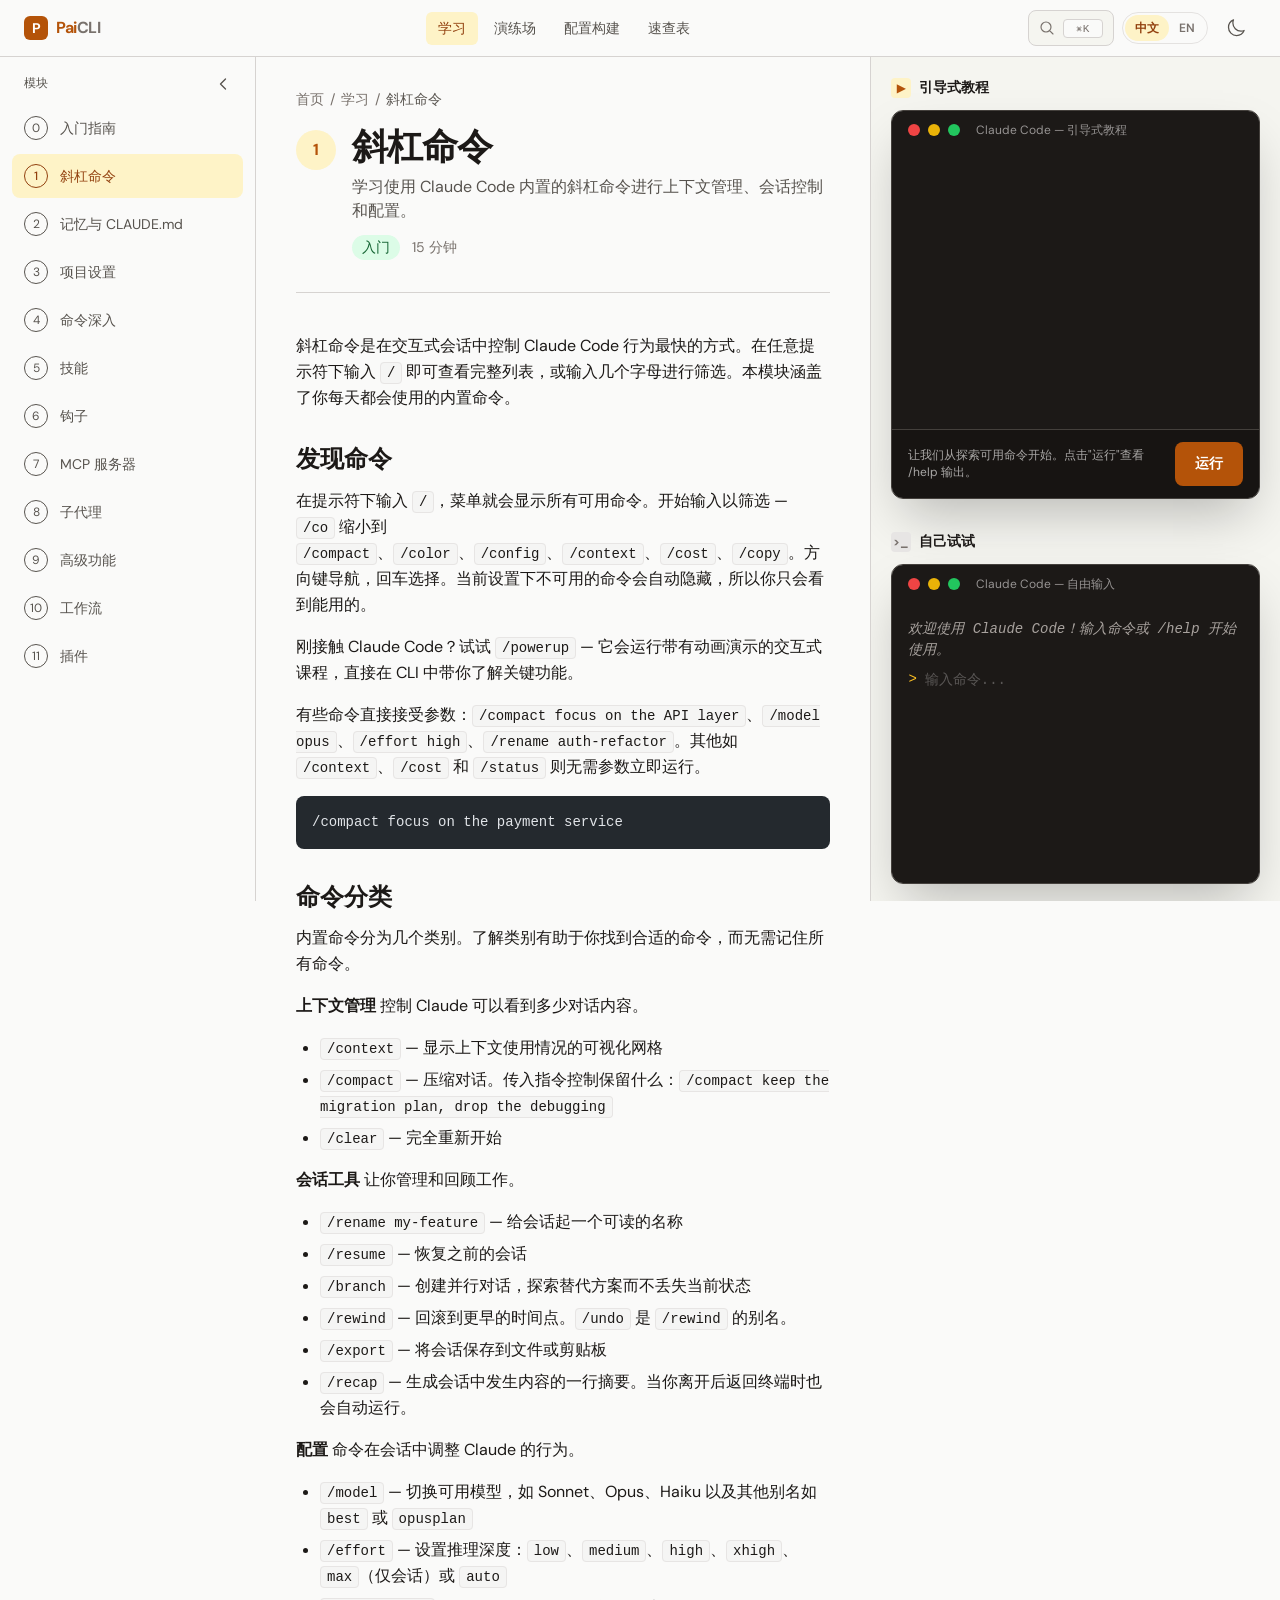
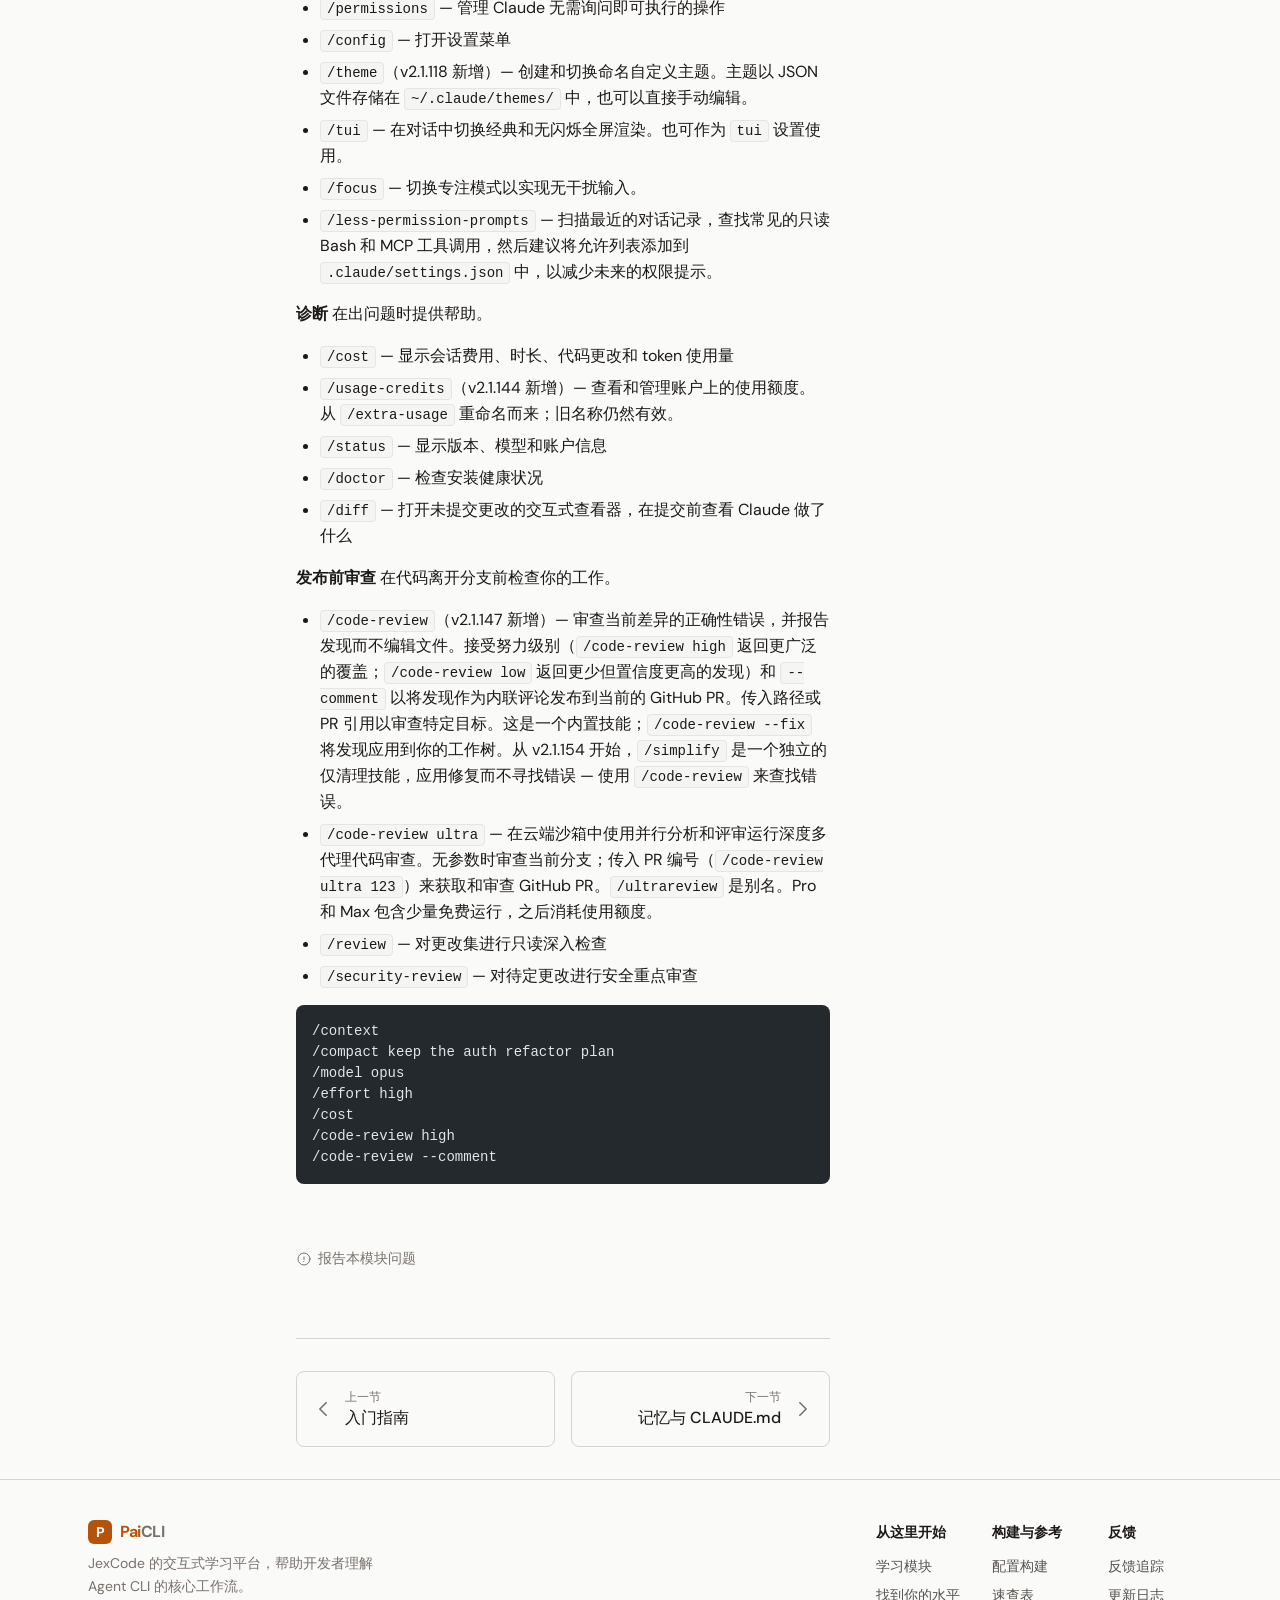
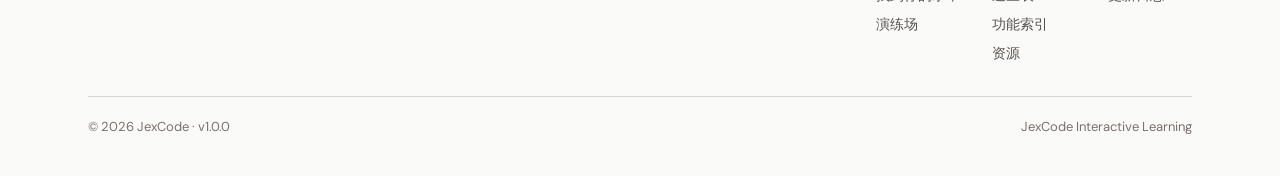
==== demo-deepseek/index.html @ 9056b37e "[feature] 初始化 JexCode Agent CLI [what] 完成 JexCode 项目品牌、包结构、运行配置与文档体系迁移 [why] 统一项目身份和对外使用入口，形成可独立维护发布" ====
<!DOCTYPE html>
<html lang="zh-CN" dir="ltr">
<head>
<meta charset="utf-8">
<meta name="viewport" content="width=device-width, initial-scale=1">
<meta name="description" content="学习使用 Claude Code 内置的斜杠命令进行上下文管理、会话控制和配置。">
<title>斜杠命令 — JexCode 学习中心</title>

<!-- Fonts -->
<link rel="preconnect" href="https://fonts.googleapis.com">
<link rel="preconnect" href="https://fonts.gstatic.com" crossorigin>
<link href="https://fonts.googleapis.com/css2?family=DM+Sans:wght@400;500;600;700&family=Source+Serif+4:ital,opsz,wght@0,8..60,400;0,8..60,500;0,8..60,600;1,8..60,400&display=swap" rel="stylesheet">
<style>
@font-face {
  font-family: 'JetBrains Mono';
  src: url('https://claude.nagdy.me/fonts/JetBrainsMono-Regular.woff2') format('woff2');
  font-display: swap;
}

/* ===== CSS Variables (Light) ===== */
:root {
  --font-sans: "DM Sans", ui-sans-serif, system-ui, -apple-system, sans-serif;
  --font-serif: "Source Serif 4", Georgia, "Times New Roman", serif;
  --font-mono: "JetBrains Mono", ui-monospace, "Cascadia Code", "Fira Code", monospace;

  --color-brand: #b45309;
  --color-brand-hover: #92400e;
  --color-brand-light: #fbbf24;
  --color-brand-light-hover: #fcd34d;
  --color-brand-subtle: #fef3c7;
  --color-brand-subtle-dark: #451a03;

  --color-surface: #fafaf9;
  --color-surface-dark: #1c1917;
  --color-surface-elevated: #f5f5f0;
  --color-surface-elevated-dark: #292524;
  --color-surface-muted: #e7e5e4;
  --color-surface-muted-dark: #44403c;

  --color-terminal-bg: #1c1917;
  --color-terminal-text: #e7e5e4;
  --color-terminal-cursor: #fbbf24;
  --color-terminal-selection: #44403c;

  --color-success: #22c55e;
  --color-warning: #eab308;
  --color-error: #ef4444;

  --color-text-primary: #1c1917;
  --color-text-primary-dark: #fafaf9;
  --color-text-secondary: #57534e;
  --color-text-secondary-dark: #d6d3d1;
  --color-text-muted: #78716c;
  --color-text-muted-dark: #a8a29e;

  --color-border: #d6d3d1;
  --color-border-dark: #44403c;

  --color-green-100: #dcfce7;
  --color-green-800: #166534;
  --color-green-900: #14532d;
  --color-stone-100: #f5f5f4;
  --color-stone-200: #e7e5e4;
  --color-stone-300: #d6d3d1;
  --color-stone-400: #a8a29e;
  --color-stone-500: #78716c;
  --color-stone-600: #57534e;
  --color-stone-700: #44403c;
  --color-stone-800: #292524;
  --color-stone-900: #1c1917;
  --color-stone-950: #0c0a09;
  --color-white: #ffffff;
  --color-black: #000000;

  --spacing: 0.25rem;
  --radius-sm: 0.25rem;
  --radius-md: 0.375rem;
  --radius-lg: 0.5rem;
  --radius-xl: 0.75rem;
  --radius-2xl: 1rem;
}

/* ===== Dark Mode ===== */
html.dark {
  --color-surface: #1c1917;
  --color-surface-elevated: #292524;
  --color-surface-muted: #44403c;
  --color-text-primary: #fafaf9;
  --color-text-secondary: #d6d3d1;
  --color-text-muted: #a8a29e;
  --color-border: #44403c;
  --color-brand-subtle: #451a03;
  --color-white: #292524;
  --color-stone-100: #292524;
  --color-stone-200: #44403c;
  --color-stone-800: #1c1917;
  --color-stone-900: #0c0a09;
  --color-green-100: #14532d;
  --color-green-800: #4ade80;
}

/* ===== Base ===== */
*, *::before, *::after {
  box-sizing: border-box;
  margin: 0;
  padding: 0;
}

html {
  -webkit-text-size-adjust: 100%;
  line-height: 1.5;
  font-family: var(--font-sans);
}

body {
  min-height: 100vh;
  display: flex;
  flex-direction: column;
  background: var(--color-surface);
  color: var(--color-text-primary);
}

a { color: inherit; text-decoration: inherit; }
img, svg { vertical-align: middle; display: block; }

/* ===== Skip Link ===== */
.skip-link {
  position: absolute;
  left: -9999px;
  z-index: 999;
  padding: 8px 16px;
  background: var(--color-brand);
  color: white;
  font-size: 14px;
  border-radius: 0 0 var(--radius-md) 0;
}
.skip-link:focus { left: 0; }

/* ===== Header ===== */
.header {
  position: sticky;
  top: 0;
  z-index: 40;
  border-bottom: 1px solid var(--color-border);
  background: var(--color-surface);
  backdrop-filter: blur(8px);
}
html.dark .header {
  border-color: var(--color-border-dark);
  background: var(--color-surface-dark);
}
.header-inner {
  max-width: 90rem;
  margin: 0 auto;
  height: 3.5rem;
  display: flex;
  align-items: center;
  justify-content: space-between;
  padding: 0 1rem;
}
@media (min-width: 64rem) {
  .header-inner { padding: 0 1.5rem; }
}
.logo {
  display: flex;
  align-items: center;
  gap: 0.5rem;
  font-size: 1rem;
  font-weight: 700;
  letter-spacing: -0.025em;
  color: var(--color-text-primary);
}
.logo-icon {
  width: 24px;
  height: 24px;
  flex-shrink: 0;
  display: flex;
  align-items: center;
  justify-content: center;
  border-radius: 6px;
  background: var(--color-brand);
  color: white;
  font-size: 14px;
  font-weight: 700;
}
.logo-brand { color: var(--color-brand); }
html.dark .logo-brand { color: var(--color-brand-light); }
.logo-muted { color: var(--color-text-muted); }

/* Desktop nav */
.desktop-nav { display: none; }
@media (min-width: 64rem) {
  .desktop-nav { display: flex; align-items: center; gap: 0.25rem; }
}
.nav-link {
  border-radius: var(--radius-md);
  padding: 0.375rem 0.75rem;
  font-size: 0.875rem;
  font-weight: 500;
  transition: color 0.15s, background 0.15s;
  color: var(--color-text-secondary);
}
.nav-link:hover { color: var(--color-text-primary); }
.nav-link.active {
  background: var(--color-brand-subtle);
  color: var(--color-brand-hover);
}
html.dark .nav-link.active {
  background: var(--color-brand-subtle-dark);
  color: var(--color-brand-light);
}

/* Header right */
.header-right {
  display: flex;
  align-items: center;
  gap: 0.5rem;
}

.search-pill {
  display: none;
  height: 2.25rem;
  align-items: center;
  gap: 0.5rem;
  border-radius: var(--radius-lg);
  border: 1px solid var(--color-border);
  background: var(--color-surface-elevated);
  padding: 0 0.625rem;
  color: var(--color-text-muted);
  cursor: pointer;
  transition: border-color 0.15s, color 0.15s;
}
.search-pill:hover {
  border-color: rgba(180, 83, 9, 0.4);
  color: var(--color-text-secondary);
}
@media (min-width: 64rem) {
  .search-pill { display: inline-flex; }
}
.search-pill svg { width: 16px; height: 16px; }
.search-shortcut {
  display: inline-block;
  min-width: 2.5rem;
  border-radius: 4px;
  border: 1px solid var(--color-border);
  background: var(--color-surface);
  padding: 0.125rem 0.375rem;
  font-family: var(--font-mono);
  font-size: 11px;
  text-transform: uppercase;
  letter-spacing: 0.05em;
  text-align: center;
  color: var(--color-text-muted);
}
html.dark .search-shortcut {
  border-color: var(--color-border-dark);
  background: var(--color-surface-dark);
}

/* Icon button */
.icon-btn {
  display: flex;
  width: 2.5rem;
  height: 2.5rem;
  align-items: center;
  justify-content: center;
  border-radius: var(--radius-lg);
  color: var(--color-text-secondary);
  cursor: pointer;
  background: none;
  border: none;
  transition: background 0.15s, color 0.15s;
}
.icon-btn:hover {
  background: var(--color-surface-muted);
  color: var(--color-text-primary);
}
html.dark .icon-btn:hover {
  background: var(--color-surface-muted-dark);
}

/* Language switcher */
.lang-switcher {
  display: flex;
  align-items: center;
  border-radius: 999px;
  border: 1px solid rgba(214, 211, 209, 0.6);
  padding: 0.125rem;
}
html.dark .lang-switcher {
  border-color: rgba(68, 64, 60, 0.6);
}
.lang-link {
  border-radius: 999px;
  padding: 0.25rem 0.625rem;
  font-size: 0.75rem;
  font-weight: 600;
  transition: background 0.15s, color 0.15s;
  color: var(--color-text-muted);
  text-decoration: none;
}
.lang-link:hover { color: var(--color-text-primary); }
.lang-link.active {
  background: var(--color-brand-subtle);
  color: var(--color-brand-hover);
}
html.dark .lang-link.active {
  background: var(--color-brand-subtle-dark);
  color: var(--color-brand-light);
}

/* ===== Layout Grid ===== */
.layout-grid {
  flex: 1;
}
@media (min-width: 64rem) {
  .layout-grid {
    display: grid;
    grid-template-columns: 16rem 1fr;
  }
  .layout-grid.has-sidebar-right {
    grid-template-columns: 16rem 1fr;
  }
  .layout-grid .main-with-aside {
    display: grid;
    grid-template-columns: 3fr 2fr;
  }
}

/* ===== Sidebar ===== */
.desktop-sidebar {
  display: none;
}
@media (min-width: 64rem) {
  .desktop-sidebar {
    display: block;
    position: sticky;
    top: 3.5rem;
    height: calc(100vh - 3.5rem);
    overflow-y: auto;
    border-right: 1px solid var(--color-border);
  }
  html.dark .desktop-sidebar {
    border-color: var(--color-border-dark);
  }
}
.sidebar-inner {
  padding: 0.75rem;
}

/* Sidebar nav */
.sidebar-toggle {
  display: flex;
  width: 100%;
  align-items: center;
  justify-content: space-between;
  border-radius: var(--radius-lg);
  padding: 0.375rem 0.75rem;
  font-size: 0.75rem;
  font-weight: 500;
  color: var(--color-text-secondary);
  cursor: pointer;
  background: none;
  border: none;
  transition: background 0.15s, color 0.15s;
  margin-bottom: 0.5rem;
}
.sidebar-toggle:hover {
  background: var(--color-surface-muted);
  color: var(--color-text-primary);
}
html.dark .sidebar-toggle:hover {
  background: var(--color-surface-muted-dark);
}
.sidebar-chevron {
  width: 1rem;
  height: 1rem;
  transition: transform 0.15s;
}

.sidebar-nav-list {
  list-style: none;
  display: flex;
  flex-direction: column;
  gap: 0.25rem;
}
.sidebar-nav-link {
  display: flex;
  min-height: 44px;
  align-items: center;
  gap: 0.75rem;
  border-radius: var(--radius-lg);
  padding: 0.5rem 0.75rem;
  font-size: 0.875rem;
  color: var(--color-text-secondary);
  text-decoration: none;
  transition: background 0.15s, color 0.15s;
}
.sidebar-nav-link:hover {
  background: var(--color-surface-muted);
  color: var(--color-text-primary);
}
html.dark .sidebar-nav-link:hover {
  background: var(--color-surface-muted-dark);
}
.sidebar-nav-link.active {
  background: var(--color-brand-subtle);
  color: var(--color-brand-hover);
  font-weight: 500;
}
html.dark .sidebar-nav-link.active {
  background: var(--color-brand-subtle-dark);
  color: var(--color-brand-light);
}
.sidebar-number {
  display: flex;
  width: 1.5rem;
  height: 1.5rem;
  flex-shrink: 0;
  align-items: center;
  justify-content: center;
  border-radius: 50%;
  border: 1px solid currentColor;
  font-size: 0.75rem;
}
.sidebar-title {
  min-width: 0;
  overflow: hidden;
  text-overflow: ellipsis;
  white-space: nowrap;
}

/* ===== Main Content ===== */
.main-content {
  min-width: 0;
}
.main-inner {
  display: grid;
}
@media (min-width: 64rem) {
  .main-inner {
    grid-template-columns: 3fr 2fr;
  }
}

/* Prose column */
.prose-column {
  min-width: 0;
  padding: 1.5rem 1rem;
}
@media (min-width: 64rem) {
  .prose-column {
    padding: 2rem 2.5rem;
  }
}

/* Module header */
.module-header {
  margin-bottom: 2.5rem;
  border-bottom: 1px solid var(--color-border);
  padding-bottom: 2rem;
}
html.dark .module-header {
  border-color: var(--color-border-dark);
}
.breadcrumb {
  display: flex;
  align-items: center;
  gap: 0.375rem;
  margin-bottom: 1rem;
  font-size: 0.875rem;
  color: var(--color-text-muted);
}
.breadcrumb a { transition: color 0.15s; }
.breadcrumb a:hover { color: var(--color-brand-hover); }
html.dark .breadcrumb a:hover { color: var(--color-brand-light); }
.breadcrumb-current { color: var(--color-text-secondary); }

.module-title-row {
  display: flex;
  align-items: flex-start;
  gap: 1rem;
}
.module-number {
  margin-top: 0.25rem;
  display: flex;
  width: 2.5rem;
  height: 2.5rem;
  flex-shrink: 0;
  align-items: center;
  justify-content: center;
  border-radius: 50%;
  background: var(--color-brand-subtle);
  font-size: 1rem;
  font-weight: 700;
  color: var(--color-brand);
}
html.dark .module-number {
  background: var(--color-brand-subtle-dark);
  color: var(--color-brand-light);
}
.module-title {
  font-family: var(--font-serif);
  font-size: 1.875rem;
  font-weight: 700;
  letter-spacing: -0.025em;
  line-height: 1.15;
  color: var(--color-text-primary);
}
@media (min-width: 64rem) {
  .module-title { font-size: 2.25rem; }
}
.module-desc {
  margin-top: 0.5rem;
  max-width: 32rem;
  color: var(--color-text-secondary);
}
.module-meta {
  margin-top: 0.75rem;
  display: flex;
  flex-wrap: wrap;
  align-items: center;
  gap: 0.75rem;
  font-size: 0.875rem;
}
.badge {
  display: inline-block;
  border-radius: 999px;
  padding: 0.125rem 0.625rem;
  font-weight: 500;
  background: var(--color-green-100);
  color: var(--color-green-800);
}
.module-time {
  color: var(--color-text-muted);
}

/* ===== Prose ===== */
.prose {
  max-width: none;
  font-size: 1rem;
  line-height: 1.625;
  color: var(--color-text-primary);
}
.prose h2 {
  font-family: var(--font-serif);
  font-size: 1.5rem;
  font-weight: 600;
  line-height: 1.35;
  margin-top: 2rem;
  margin-bottom: 0.75rem;
  color: var(--color-text-primary);
}
.prose p {
  margin-bottom: 1rem;
}
.prose code {
  font-family: var(--font-mono);
  font-size: 0.875em;
  background: var(--color-stone-100);
  padding: 0.125rem 0.375rem;
  border-radius: 4px;
  border: 1px solid var(--color-stone-200);
  color: var(--color-text-primary);
}
html.dark .prose code {
  background: var(--color-stone-800);
  border-color: var(--color-stone-700);
}
.prose strong {
  font-weight: 600;
  color: var(--color-text-primary);
}
.prose ul {
  list-style: disc;
  padding-left: 1.5rem;
  margin-bottom: 1rem;
}
.prose li {
  margin-bottom: 0.375rem;
}
.prose a {
  color: var(--color-brand);
  text-decoration: underline;
  text-underline-offset: 2px;
  transition: color 0.15s;
}
.prose a:hover {
  color: var(--color-brand-hover);
}
html.dark .prose a {
  color: var(--color-brand-light);
}
html.dark .prose a:hover {
  color: var(--color-brand-light-hover);
}

/* Code block */
.code-block {
  overflow-x: auto;
  border-radius: var(--radius-lg);
  background: #24292e;
  color: #e1e4e8;
  margin-bottom: 1rem;
}
.code-block pre {
  padding: 1rem;
  font-family: var(--font-mono);
  font-size: 0.875rem;
  line-height: 1.5;
  overflow-x: auto;
}
.code-block code {
  background: none !important;
  border: none !important;
  padding: 0 !important;
  font-size: inherit !important;
  color: inherit !important;
}

/* ===== Right Panel (Sticky) ===== */
.right-panel {
  display: none;
}
@media (min-width: 64rem) {
  .right-panel {
    display: block;
    position: sticky;
    top: 3.5rem;
    height: calc(100vh - 3.5rem);
    overflow-y: auto;
    border-left: 1px solid var(--color-border);
    background: var(--color-surface-elevated);
  }
  html.dark .right-panel {
    border-color: var(--color-border-dark);
    background: var(--color-surface-elevated-dark);
  }
}
.right-panel-inner {
  padding: 1.25rem;
}
.right-panel-section {
  margin-bottom: 2rem;
}
.section-title {
  display: flex;
  align-items: center;
  gap: 0.5rem;
  margin-bottom: 0.75rem;
  font-size: 0.875rem;
  font-weight: 600;
  color: var(--color-text-primary);
}
.section-icon {
  display: flex;
  width: 1.25rem;
  height: 1.25rem;
  align-items: center;
  justify-content: center;
  border-radius: 4px;
  font-size: 0.75rem;
  font-weight: 700;
}
.section-icon.brand {
  background: var(--color-brand-subtle);
  color: var(--color-brand);
}
html.dark .section-icon.brand {
  background: var(--color-brand-subtle-dark);
  color: var(--color-brand-light);
}
.section-icon.muted {
  background: var(--color-surface-muted);
  color: var(--color-text-muted);
}
html.dark .section-icon.muted {
  background: var(--color-surface-muted-dark);
}

/* ===== Terminal Simulator ===== */
.terminal {
  overflow: hidden;
  border-radius: var(--radius-xl);
  border: 1px solid #44403c;
  box-shadow: 0 25px 50px -12px rgba(0,0,0,0.25);
}
.terminal-titlebar {
  display: flex;
  align-items: center;
  gap: 0.5rem;
  background: #1c1917;
  padding: 0.625rem 1rem;
}
.terminal-dot {
  width: 0.75rem;
  height: 0.75rem;
  border-radius: 50%;
}
.terminal-dot.red { background: #ef4444; }
.terminal-dot.yellow { background: #eab308; }
.terminal-dot.green { background: #22c55e; }
.terminal-label {
  margin-left: 0.5rem;
  font-size: 0.75rem;
  color: rgba(231, 229, 228, 0.6);
  font-family: var(--font-sans);
}
.terminal-body {
  background: #1c1917;
  padding: 1rem;
  font-family: var(--font-mono);
  font-size: 0.875rem;
  min-height: 280px;
  max-height: 480px;
  overflow-y: auto;
  color: #e7e5e4;
  line-height: 1.5;
}
.terminal-body .welcome {
  color: #a8a29e;
  font-style: italic;
  margin-bottom: 0.5rem;
}
.terminal-body .prompt-line {
  display: flex;
  align-items: center;
  gap: 0.5rem;
}
.terminal-body .prompt {
  color: var(--color-brand-light);
  flex-shrink: 0;
  user-select: none;
}
.terminal-input {
  flex: 1;
  background: transparent;
  border: none;
  outline: none;
  font-family: var(--font-mono);
  font-size: 1rem;
  color: #e7e5e4;
  caret-color: #fbbf24;
}
@media (min-width: 64rem) {
  .terminal-input { font-size: 0.875rem; }
}
.terminal-input::placeholder {
  color: rgba(231, 229, 228, 0.3);
}
.terminal-footer {
  display: flex;
  align-items: center;
  justify-content: space-between;
  border-top: 1px solid #44403c;
  background: #171412;
  padding: 0.75rem 1rem;
}
.terminal-desc {
  flex: 1;
  font-family: var(--font-sans);
  font-size: 0.75rem;
  color: rgba(231, 229, 228, 0.7);
  line-height: 1.4;
}
.terminal-btn {
  min-height: 44px;
  border-radius: var(--radius-lg);
  background: var(--color-brand);
  padding: 0.5rem 1.25rem;
  font-size: 0.875rem;
  font-weight: 600;
  color: white;
  border: none;
  cursor: pointer;
  white-space: nowrap;
  transition: background 0.15s;
}
.terminal-btn:hover {
  background: var(--color-brand-hover);
}

/* Guided step output */
.terminal-output {
  margin-bottom: 0.5rem;
  white-space: pre-wrap;
  font-family: var(--font-mono);
  font-size: 0.875rem;
  color: #e7e5e4;
  line-height: 1.5;
}

/* ===== Quiz ===== */
.quiz-card {
  border-radius: var(--radius-xl);
  border: 1px solid var(--color-stone-200);
  background: var(--color-white);
  padding: 1.5rem;
}
html.dark .quiz-card {
  border-color: var(--color-stone-700);
  background: rgba(41, 37, 36, 0.5);
}
.quiz-header {
  display: flex;
  align-items: center;
  justify-content: space-between;
  margin-bottom: 1rem;
  font-size: 0.75rem;
  color: var(--color-stone-500);
}
html.dark .quiz-header { color: var(--color-stone-400); }
.quiz-progress {
  height: 0.375rem;
  border-radius: 999px;
  background: var(--color-stone-100);
  margin-bottom: 1.5rem;
  overflow: hidden;
}
html.dark .quiz-progress { background: var(--color-stone-700); }
.quiz-progress-bar {
  height: 100%;
  border-radius: 999px;
  background: var(--color-brand);
  transition: width 0.3s;
}
.quiz-question {
  margin-bottom: 1rem;
  font-size: 1rem;
  font-weight: 500;
  color: var(--color-stone-900);
  line-height: 1.5;
}
html.dark .quiz-question { color: var(--color-stone-100); }
.quiz-options {
  display: flex;
  flex-direction: column;
  gap: 0.5rem;
}
.quiz-option {
  display: flex;
  width: 100%;
  align-items: flex-start;
  gap: 0.75rem;
  border-radius: var(--radius-lg);
  border: 1px solid var(--color-stone-200);
  padding: 0.75rem;
  font-size: 0.875rem;
  text-align: left;
  cursor: pointer;
  transition: border-color 0.15s;
  color: var(--color-stone-800);
  background: transparent;
}
html.dark .quiz-option {
  border-color: var(--color-stone-600);
  color: var(--color-stone-200);
}
.quiz-option:hover {
  border-color: var(--color-brand-light-hover);
}
html.dark .quiz-option:hover {
  border-color: var(--color-brand-hover);
}
.quiz-radio {
  margin-top: 0.125rem;
  display: flex;
  width: 1.25rem;
  height: 1.25rem;
  flex-shrink: 0;
  align-items: center;
  justify-content: center;
  border-radius: 50%;
  border: 2px solid var(--color-stone-300);
}
html.dark .quiz-radio {
  border-color: var(--color-stone-600);
}

/* ===== Templates ===== */
.template-card {
  border-radius: var(--radius-xl);
  border: 1px solid var(--color-border);
  background: var(--color-white);
  padding: 1rem;
  box-shadow: 0 1px 3px rgba(0,0,0,0.05);
  margin-bottom: 1.5rem;
}
html.dark .template-card {
  border-color: var(--color-border-dark);
  background: var(--color-stone-800);
}
.template-header {
  display: flex;
  flex-direction: column;
  gap: 0.5rem;
  margin-bottom: 0.75rem;
}
@media (min-width: 40rem) {
  .template-header {
    flex-direction: row;
    align-items: flex-start;
    justify-content: space-between;
  }
}
.template-name {
  font-size: 1rem;
  font-weight: 600;
  color: var(--color-text-primary);
}
.template-desc {
  margin-top: 0.25rem;
  font-size: 0.875rem;
  color: var(--color-text-secondary);
}
.template-lang {
  display: inline-block;
  border-radius: 4px;
  background: var(--color-stone-100);
  padding: 0.125rem 0.375rem;
  font-family: var(--font-mono);
  font-size: 0.75rem;
  color: var(--color-stone-600);
  white-space: nowrap;
  flex-shrink: 0;
}
html.dark .template-lang {
  background: var(--color-stone-800);
  color: var(--color-stone-300);
}
.template-code-wrap {
  position: relative;
  overflow-x: auto;
  border-radius: var(--radius-lg);
  border: 1px solid var(--color-stone-700);
  background: var(--color-stone-900);
}
.template-code {
  padding: 1rem 2.5rem 1rem 1rem;
  font-family: var(--font-mono);
  font-size: 0.875rem;
  color: var(--color-stone-100);
  line-height: 1.5;
  white-space: pre-wrap;
}
.copy-btn {
  position: absolute;
  top: 0.5rem;
  right: 0.5rem;
  display: inline-flex;
  align-items: center;
  border-radius: var(--radius-md);
  padding: 0.375rem;
  opacity: 0.6;
  cursor: pointer;
  color: var(--color-stone-400);
  background: transparent;
  border: none;
  transition: opacity 0.15s, color 0.15s;
}
.copy-btn:hover {
  opacity: 1;
  color: var(--color-stone-100);
}
.copy-btn svg { width: 1rem; height: 1rem; }
.share-btn {
  display: inline-flex;
  align-items: center;
  gap: 0.25rem;
  margin-top: 0.25rem;
  font-size: 0.875rem;
  color: var(--color-text-muted);
  cursor: pointer;
  background: none;
  border: none;
  transition: color 0.15s;
}
.share-btn:hover { color: var(--color-brand); }
.share-btn svg { width: 0.875rem; height: 0.875rem; }
html.dark .share-btn:hover { color: var(--color-brand-light); }

/* ===== Report Link ===== */
.report-link {
  display: inline-flex;
  align-items: center;
  gap: 0.375rem;
  margin-top: 3rem;
  font-size: 0.875rem;
  color: var(--color-text-muted);
  text-decoration: none;
  transition: color 0.15s;
}
.report-link:hover { color: var(--color-brand); }
.report-link svg { width: 1rem; height: 1rem; }
html.dark .report-link:hover { color: var(--color-brand-light); }

/* ===== Prev/Next Nav ===== */
.module-nav {
  margin-top: 4rem;
  display: grid;
  gap: 1rem;
  border-top: 1px solid var(--color-border);
  padding-top: 2rem;
  grid-template-columns: 1fr 1fr;
}
html.dark .module-nav {
  border-color: var(--color-border-dark);
}
.module-nav-link {
  display: flex;
  align-items: center;
  gap: 0.75rem;
  border-radius: var(--radius-lg);
  border: 1px solid var(--color-border);
  padding: 1rem;
  text-decoration: none;
  transition: border-color 0.15s, background 0.15s;
}
.module-nav-link:hover {
  border-color: var(--color-brand);
  background: rgba(254, 243, 199, 0.3);
}
html.dark .module-nav-link {
  border-color: var(--color-border-dark);
}
html.dark .module-nav-link:hover {
  border-color: var(--color-brand-light);
  background: rgba(69, 26, 3, 0.3);
}
.module-nav-link.next {
  justify-content: flex-end;
  text-align: right;
}
.module-nav-label {
  display: block;
  font-size: 0.75rem;
  color: var(--color-text-muted);
}
.module-nav-text {
  font-weight: 500;
  color: var(--color-text-primary);
  transition: color 0.15s;
}
.module-nav-link:hover .module-nav-text {
  color: var(--color-brand-hover);
}
html.dark .module-nav-link:hover .module-nav-text {
  color: var(--color-brand-light);
}
.module-nav-arrow {
  width: 1.25rem;
  height: 1.25rem;
  flex-shrink: 0;
  color: var(--color-text-muted);
  transition: transform 0.15s;
}
.module-nav-link:hover .module-nav-arrow.prev {
  transform: translateX(-0.125rem);
}
.module-nav-link:hover .module-nav-arrow.next {
  transform: translateX(0.125rem);
}

/* ===== Footer ===== */
.footer {
  border-top: 1px solid var(--color-border);
}
html.dark .footer {
  border-color: var(--color-border-dark);
}
.footer-inner {
  max-width: 72rem;
  margin: 0 auto;
  padding: 2.5rem 1rem;
}
@media (min-width: 64rem) {
  .footer-inner { padding: 2.5rem 1.5rem; }
}
.footer-top {
  display: flex;
  flex-direction: column;
  gap: 2rem;
}
@media (min-width: 64rem) {
  .footer-top {
    flex-direction: row;
    align-items: flex-start;
    justify-content: space-between;
  }
}
.footer-brand {
  max-width: 20rem;
}
.footer-brand-text {
  margin-top: 0.5rem;
  font-size: 0.875rem;
  line-height: 1.625;
  color: var(--color-text-muted);
}
.footer-nav {
  display: grid;
  gap: 2rem;
  grid-template-columns: repeat(2, 1fr);
}
@media (min-width: 64rem) {
  .footer-nav {
    grid-template-columns: repeat(3, 1fr);
  }
}
.footer-nav-section-title {
  font-size: 0.875rem;
  font-weight: 600;
  color: var(--color-text-primary);
}
.footer-nav-list {
  list-style: none;
  margin-top: 0.75rem;
  display: flex;
  flex-direction: column;
  gap: 0.5rem;
  font-size: 0.875rem;
  color: var(--color-text-secondary);
}
.footer-nav-list a {
  transition: color 0.15s;
  text-decoration: none;
}
.footer-nav-list a:hover { color: var(--color-brand); }
html.dark .footer-nav-list a:hover { color: var(--color-brand-light); }
.footer-bottom {
  margin-top: 2rem;
  display: flex;
  flex-direction: column;
  gap: 0.25rem;
  border-top: 1px solid var(--color-border);
  padding-top: 1.25rem;
  font-size: 13px;
  color: var(--color-text-muted);
}
@media (min-width: 64rem) {
  .footer-bottom {
    flex-direction: row;
    align-items: center;
    justify-content: space-between;
  }
}
html.dark .footer-bottom {
  border-color: var(--color-border-dark);
}
.footer-bottom a {
  text-decoration: underline;
  text-underline-offset: 2px;
  transition: color 0.15s;
}
.footer-bottom a:hover { color: var(--color-brand); }
html.dark .footer-bottom a:hover { color: var(--color-brand-light); }

/* ===== Mobile ===== */
.mobile-only { display: block; }
@media (min-width: 64rem) {
  .mobile-only { display: none !important; }
}
.desktop-only { display: none; }
@media (min-width: 64rem) {
  .desktop-only { display: block; }
}

/* ===== Dark mode toggle icons ===== */
.sun-icon { display: none; }
.dark .sun-icon { display: block; }
.dark .moon-icon { display: none; }
.moon-icon { display: block; }

/* ===== Responsive tweaks ===== */
@media (max-width: 63.999rem) {
  .main-inner { display: block; }
  .prose-column { padding: 1.5rem 1rem; }
}
</style>
</head>
<body>

<!-- Skip link -->
<a href="#main-content" class="skip-link">跳到主要内容</a>

<!-- ===== Header ===== -->
<header class="header" aria-label="网站页眉">
  <div class="header-inner">
    <a href="/" class="logo">
      <span class="logo-icon">P</span>
      <span><span class="logo-brand">Pai</span><span class="logo-muted">CLI</span></span>
    </a>

    <nav class="desktop-nav" aria-label="主导航">
      <a href="/learn" class="nav-link active">学习</a>
      <a href="/playground" class="nav-link">演练场</a>
      <a href="/build" class="nav-link">配置构建</a>
      <a href="/reference" class="nav-link">速查表</a>
    </nav>

    <div class="header-right">
      <button class="search-pill" aria-label="搜索 (⌘K)">
        <svg fill="none" viewBox="0 0 24 24" stroke-width="1.75" stroke="currentColor">
          <path stroke-linecap="round" stroke-linejoin="round" d="M21 21l-4.35-4.35M10.5 18a7.5 7.5 0 100-15 7.5 7.5 0 000 15z"/>
        </svg>
        <span class="search-shortcut">⌘K</span>
      </button>

      <nav class="lang-switcher" aria-label="语言">
        <span class="lang-link active">中文</span>
        <a href="#" class="lang-link">EN</a>
      </nav>

      <button id="darkModeToggle" class="icon-btn" aria-label="切换深色模式">
        <svg class="sun-icon" fill="none" viewBox="0 0 24 24" stroke-width="1.5" stroke="currentColor" width="20" height="20">
          <path stroke-linecap="round" stroke-linejoin="round" d="M12 3v2.25m6.364.386l-1.591 1.591M21 12h-2.25m-.386 6.364l-1.591-1.591M12 18.75V21m-4.773-4.227l-1.591 1.591M5.25 12H3m4.227-4.773L5.636 5.636M15.75 12a3.75 3.75 0 11-7.5 0 3.75 3.75 0 017.5 0z"/>
        </svg>
        <svg class="moon-icon" fill="none" viewBox="0 0 24 24" stroke-width="1.5" stroke="currentColor" width="20" height="20">
          <path stroke-linecap="round" stroke-linejoin="round" d="M21.752 15.002A9.718 9.718 0 0118 15.75c-5.385 0-9.75-4.365-9.75-9.75 0-1.33.266-2.597.748-3.752A9.753 9.753 0 003 11.25C3 16.635 7.365 21 12.75 21a9.753 9.753 0 009.002-5.998z"/>
        </svg>
      </button>

      <button id="mobileMenuToggle" class="icon-btn mobile-only" aria-label="打开导航菜单" aria-expanded="false">
        <svg fill="none" viewBox="0 0 24 24" stroke-width="1.5" stroke="currentColor" width="20" height="20">
          <path stroke-linecap="round" stroke-linejoin="round" d="M3.75 6.75h16.5M3.75 12h16.5m-16.5 5.25h16.5"/>
        </svg>
      </button>
    </div>
  </div>
</header>

<!-- ===== Layout ===== -->
<div class="layout-grid" id="layoutGrid">
  <!-- Desktop Sidebar -->
  <aside class="desktop-sidebar" id="desktopSidebar">
    <nav class="sidebar-inner" aria-label="模块导航">
      <div>
        <button class="sidebar-toggle" id="sidebarCollapseToggle" aria-label="切换侧边栏">
          <span>模块</span>
          <svg class="sidebar-chevron" fill="none" viewBox="0 0 24 24" stroke-width="2" stroke="currentColor">
            <path stroke-linecap="round" stroke-linejoin="round" d="M15.75 19.5L8.25 12l7.5-7.5"/>
          </svg>
        </button>
        <ul class="sidebar-nav-list">
          <li><a href="#" class="sidebar-nav-link"><span class="sidebar-number">0</span><span class="sidebar-title">入门指南</span></a></li>
          <li><a href="#" class="sidebar-nav-link active"><span class="sidebar-number">1</span><span class="sidebar-title">斜杠命令</span></a></li>
          <li><a href="#" class="sidebar-nav-link"><span class="sidebar-number">2</span><span class="sidebar-title">记忆与 CLAUDE.md</span></a></li>
          <li><a href="#" class="sidebar-nav-link"><span class="sidebar-number">3</span><span class="sidebar-title">项目设置</span></a></li>
          <li><a href="#" class="sidebar-nav-link"><span class="sidebar-number">4</span><span class="sidebar-title">命令深入</span></a></li>
          <li><a href="#" class="sidebar-nav-link"><span class="sidebar-number">5</span><span class="sidebar-title">技能</span></a></li>
          <li><a href="#" class="sidebar-nav-link"><span class="sidebar-number">6</span><span class="sidebar-title">钩子</span></a></li>
          <li><a href="#" class="sidebar-nav-link"><span class="sidebar-number">7</span><span class="sidebar-title">MCP 服务器</span></a></li>
          <li><a href="#" class="sidebar-nav-link"><span class="sidebar-number">8</span><span class="sidebar-title">子代理</span></a></li>
          <li><a href="#" class="sidebar-nav-link"><span class="sidebar-number">9</span><span class="sidebar-title">高级功能</span></a></li>
          <li><a href="#" class="sidebar-nav-link"><span class="sidebar-number">10</span><span class="sidebar-title">工作流</span></a></li>
          <li><a href="#" class="sidebar-nav-link"><span class="sidebar-number">11</span><span class="sidebar-title">插件</span></a></li>
        </ul>
      </div>
    </nav>
  </aside>

  <!-- Main Content -->
  <main class="main-content" id="main-content" tabindex="-1">
    <div class="main-inner">
      <!-- Prose Column -->
      <div class="prose-column">
        <!-- Module header -->
        <div class="module-header">
          <nav class="breadcrumb" aria-label="面包屑导航">
            <a href="/">首页</a>
            <span aria-hidden="true">/</span>
            <a href="/learn">学习</a>
            <span aria-hidden="true">/</span>
            <span class="breadcrumb-current" aria-current="page">斜杠命令</span>
          </nav>
          <div class="module-title-row">
            <span class="module-number">1</span>
            <div>
              <h1 class="module-title">斜杠命令</h1>
              <p class="module-desc">学习使用 Claude Code 内置的斜杠命令进行上下文管理、会话控制和配置。</p>
              <div class="module-meta">
                <span class="badge">入门</span>
                <span class="module-time">15 分钟</span>
              </div>
            </div>
          </div>
        </div>

        <!-- Prose content -->
        <article class="prose">
          <p>斜杠命令是在交互式会话中控制 Claude Code 行为最快的方式。在任意提示符下输入 <code>/</code> 即可查看完整列表，或输入几个字母进行筛选。本模块涵盖了你每天都会使用的内置命令。</p>

          <h2 id="discovering-commands">发现命令</h2>
          <p>在提示符下输入 <code>/</code>，菜单就会显示所有可用命令。开始输入以筛选 — <code>/co</code> 缩小到 <code>/compact</code>、<code>/color</code>、<code>/config</code>、<code>/context</code>、<code>/cost</code>、<code>/copy</code>。方向键导航，回车选择。当前设置下不可用的命令会自动隐藏，所以你只会看到能用的。</p>
          <p>刚接触 Claude Code？试试 <code>/powerup</code> — 它会运行带有动画演示的交互式课程，直接在 CLI 中带你了解关键功能。</p>
          <p>有些命令直接接受参数：<code>/compact focus on the API layer</code>、<code>/model opus</code>、<code>/effort high</code>、<code>/rename auth-refactor</code>。其他如 <code>/context</code>、<code>/cost</code> 和 <code>/status</code> 则无需参数立即运行。</p>

          <div class="code-block">
            <pre><code><span>/compact focus on the payment service</span></code></pre>
          </div>

          <h2 id="command-categories">命令分类</h2>
          <p>内置命令分为几个类别。了解类别有助于你找到合适的命令，而无需记住所有命令。</p>

          <p><strong>上下文管理</strong> 控制 Claude 可以看到多少对话内容。</p>
          <ul>
            <li><code>/context</code> — 显示上下文使用情况的可视化网格</li>
            <li><code>/compact</code> — 压缩对话。传入指令控制保留什么：<code>/compact keep the migration plan, drop the debugging</code></li>
            <li><code>/clear</code> — 完全重新开始</li>
          </ul>

          <p><strong>会话工具</strong> 让你管理和回顾工作。</p>
          <ul>
            <li><code>/rename my-feature</code> — 给会话起一个可读的名称</li>
            <li><code>/resume</code> — 恢复之前的会话</li>
            <li><code>/branch</code> — 创建并行对话，探索替代方案而不丢失当前状态</li>
            <li><code>/rewind</code> — 回滚到更早的时间点。<code>/undo</code> 是 <code>/rewind</code> 的别名。</li>
            <li><code>/export</code> — 将会话保存到文件或剪贴板</li>
            <li><code>/recap</code> — 生成会话中发生内容的一行摘要。当你离开后返回终端时也会自动运行。</li>
          </ul>

          <p><strong>配置</strong> 命令在会话中调整 Claude 的行为。</p>
          <ul>
            <li><code>/model</code> — 切换可用模型，如 Sonnet、Opus、Haiku 以及其他别名如 <code>best</code> 或 <code>opusplan</code></li>
            <li><code>/effort</code> — 设置推理深度：<code>low</code>、<code>medium</code>、<code>high</code>、<code>xhigh</code>、<code>max</code>（仅会话）或 <code>auto</code></li>
            <li><code>/permissions</code> — 管理 Claude 无需询问即可执行的操作</li>
            <li><code>/config</code> — 打开设置菜单</li>
            <li><code>/theme</code>（v2.1.118 新增）— 创建和切换命名自定义主题。主题以 JSON 文件存储在 <code>~/.claude/themes/</code> 中，也可以直接手动编辑。</li>
            <li><code>/tui</code> — 在对话中切换经典和无闪烁全屏渲染。也可作为 <code>tui</code> 设置使用。</li>
            <li><code>/focus</code> — 切换专注模式以实现无干扰输入。</li>
            <li><code>/less-permission-prompts</code> — 扫描最近的对话记录，查找常见的只读 Bash 和 MCP 工具调用，然后建议将允许列表添加到 <code>.claude/settings.json</code> 中，以减少未来的权限提示。</li>
          </ul>

          <p><strong>诊断</strong> 在出问题时提供帮助。</p>
          <ul>
            <li><code>/cost</code> — 显示会话费用、时长、代码更改和 token 使用量</li>
            <li><code>/usage-credits</code>（v2.1.144 新增）— 查看和管理账户上的使用额度。从 <code>/extra-usage</code> 重命名而来；旧名称仍然有效。</li>
            <li><code>/status</code> — 显示版本、模型和账户信息</li>
            <li><code>/doctor</code> — 检查安装健康状况</li>
            <li><code>/diff</code> — 打开未提交更改的交互式查看器，在提交前查看 Claude 做了什么</li>
          </ul>

          <p><strong>发布前审查</strong> 在代码离开分支前检查你的工作。</p>
          <ul>
            <li><code>/code-review</code>（v2.1.147 新增）— 审查当前差异的正确性错误，并报告发现而不编辑文件。接受努力级别（<code>/code-review high</code> 返回更广泛的覆盖；<code>/code-review low</code> 返回更少但置信度更高的发现）和 <code>--comment</code> 以将发现作为内联评论发布到当前的 GitHub PR。传入路径或 PR 引用以审查特定目标。这是一个内置技能；<code>/code-review --fix</code> 将发现应用到你的工作树。从 v2.1.154 开始，<code>/simplify</code> 是一个独立的仅清理技能，应用修复而不寻找错误 — 使用 <code>/code-review</code> 来查找错误。</li>
            <li><code>/code-review ultra</code> — 在云端沙箱中使用并行分析和评审运行深度多代理代码审查。无参数时审查当前分支；传入 PR 编号（<code>/code-review ultra 123</code>）来获取和审查 GitHub PR。<code>/ultrareview</code> 是别名。Pro 和 Max 包含少量免费运行，之后消耗使用额度。</li>
            <li><code>/review</code> — 对更改集进行只读深入检查</li>
            <li><code>/security-review</code> — 对待定更改进行安全重点审查</li>
          </ul>

          <div class="code-block">
            <pre><code><span>/context</span>
<span>/compact keep the auth refactor plan</span>
<span>/model opus</span>
<span>/effort high</span>
<span>/cost</span>
<span>/code-review high</span>
<span>/code-review --comment</span></code></pre>
          </div>
        </article>

        <!-- Report link -->
        <a href="#" class="report-link">
          <svg fill="none" viewBox="0 0 24 24" stroke-width="1.5" stroke="currentColor">
            <path stroke-linecap="round" stroke-linejoin="round" d="M12 9v3.75m9-.75a9 9 0 1 1-18 0 9 9 0 0 1 18 0Zm-9 3.75h.008v.008H12v-.008Z"/>
          </svg>
          报告本模块问题
        </a>

        <!-- Prev / Next -->
        <nav class="module-nav" aria-label="模块导航">
          <a href="#" class="module-nav-link">
            <svg class="module-nav-arrow prev" fill="none" viewBox="0 0 24 24" stroke-width="2" stroke="currentColor">
              <path stroke-linecap="round" stroke-linejoin="round" d="M15.75 19.5L8.25 12l7.5-7.5"/>
            </svg>
            <div>
              <span class="module-nav-label">上一节</span>
              <span class="module-nav-text">入门指南</span>
            </div>
          </a>
          <a href="#" class="module-nav-link next">
            <div>
              <span class="module-nav-label">下一节</span>
              <span class="module-nav-text">记忆与 CLAUDE.md</span>
            </div>
            <svg class="module-nav-arrow next" fill="none" viewBox="0 0 24 24" stroke-width="2" stroke="currentColor">
              <path stroke-linecap="round" stroke-linejoin="round" d="M8.25 4.5l7.5 7.5-7.5 7.5"/>
            </svg>
          </a>
        </nav>
      </div>

      <!-- Right Panel (Desktop only) -->
      <aside class="right-panel" aria-label="互动面板">
        <div class="right-panel-inner">
          <div class="right-panel-section">
            <h3 class="section-title">
              <span class="section-icon brand">▶</span>
              引导式教程
            </h3>
            <!-- Terminal: Guided -->
            <div class="terminal" role="application" aria-label="斜杠命令引导式教程">
              <div class="terminal-titlebar">
                <span class="terminal-dot red"></span>
                <span class="terminal-dot yellow"></span>
                <span class="terminal-dot green"></span>
                <span class="terminal-label">Claude Code — 引导式教程</span>
              </div>
              <div class="terminal-body" id="guidedTerminalBody">
                <div class="terminal-output" id="guidedOutput"></div>
              </div>
              <div class="terminal-footer">
                <p class="terminal-desc" id="guidedDesc">让我们从探索可用命令开始。点击"运行"查看 /help 输出。</p>
                <button class="terminal-btn" id="guidedRunBtn">运行</button>
              </div>
            </div>
          </div>

          <div class="right-panel-section">
            <h3 class="section-title">
              <span class="section-icon muted">&gt;_</span>
              自己试试
            </h3>
            <!-- Terminal: Free Type -->
            <div class="terminal" role="application" aria-label="斜杠命令自由输入终端">
              <div class="terminal-titlebar">
                <span class="terminal-dot red"></span>
                <span class="terminal-dot yellow"></span>
                <span class="terminal-dot green"></span>
                <span class="terminal-label">Claude Code — 自由输入</span>
              </div>
              <div class="terminal-body">
                <div class="welcome">欢迎使用 Claude Code！输入命令或 /help 开始使用。</div>
                <div id="freeTypeOutput"></div>
                <div class="prompt-line" style="margin-top:0.5rem;">
                  <span class="prompt">&gt;</span>
                  <input type="text" class="terminal-input" id="freeTypeInput" placeholder="输入命令..." aria-label="终端命令输入" autocomplete="off" spellcheck="false">
                </div>
              </div>
            </div>
          </div>

          <div class="right-panel-section">
            <h3 class="section-title">
              <span class="section-icon brand">?</span>
              检查你的理解
            </h3>
            <div class="quiz-card" id="quizCard">
              <div class="quiz-header">
                <span id="quizCounter">第 1 题，共 7 题</span>
                <span id="quizPercent">0%</span>
              </div>
              <div class="quiz-progress">
                <div class="quiz-progress-bar" id="quizProgressBar" style="width:0%"></div>
              </div>
              <p class="quiz-question" id="quizQuestion">当你在 Claude Code 中运行 /compact 时会发生什么？</p>
              <div class="quiz-options" id="quizOptions" role="radiogroup"></div>
              <div id="quizResult" style="margin-top: 1rem;"></div>
            </div>
          </div>

          <div class="right-panel-section">
            <section aria-label="斜杠命令模板">
              <h3 class="section-title" style="font-size:1rem;margin-bottom:1rem;">斜杠命令模板</h3>

              <!-- Template 1 -->
              <div class="template-card">
                <div class="template-header">
                  <div>
                    <h4 class="template-name">专注与检查工作流</h4>
                    <p class="template-desc">在开始实施之前，用于引导 Claude 了解仓库的斜杠命令序列。</p>
                  </div>
                  <span class="template-lang">markdown</span>
                </div>
                <div class="template-code-wrap" aria-label="专注与检查工作流模板代码">
                  <button class="copy-btn" aria-label="复制专注与检查工作流模板" onclick="navigator.clipboard?.writeText('/context\nRead `README.md`, `CLAUDE.md`, and `package.json`, then summarize the project conventions before making changes.\n')">
                    <svg fill="none" viewBox="0 0 24 24" stroke-width="2" stroke="currentColor">
                      <path stroke-linecap="round" stroke-linejoin="round" d="M15.666 3.888A2.25 2.25 0 0013.5 2.25h-3c-1.03 0-1.9.693-2.166 1.638m7.332 0c.055.194.084.4.084.612v0a.75.75 0 01-.75.75H9.75a.75.75 0 01-.75-.75v0c0-.212.03-.418.084-.612m7.332 0c.646.049 1.288.11 1.927.184 1.1.128 1.907 1.077 1.907 2.185V19.5a2.25 2.25 0 01-2.25 2.25H6.75A2.25 2.25 0 014.5 19.5V6.257c0-1.108.806-2.057 1.907-2.185a48.208 48.208 0 011.927-.184"/>
                    </svg>
                  </button>
                  <div class="template-code">/context
Read `README.md`, `CLAUDE.md`, and `package.json`, then summarize the project conventions before making changes.
</div>
                </div>
                <button class="share-btn" aria-label="分享专注与检查工作流">
                  <svg fill="none" viewBox="0 0 24 24" stroke-width="2" stroke="currentColor">
                    <path stroke-linecap="round" stroke-linejoin="round" d="M13.19 8.688a4.5 4.5 0 011.242 7.244l-4.5 4.5a4.5 4.5 0 01-6.364-6.364l1.757-1.757m9.86-2.282a4.5 4.5 0 00-1.242-7.244l-4.5-4.5a4.5 4.5 0 00-6.364 6.364L4.258 8.07"/>
                  </svg>
                  分享
                </button>
              </div>

              <!-- Template 2 -->
              <div class="template-card">
                <div class="template-header">
                  <div>
                    <h4 class="template-name">任务间上下文重置</h4>
                    <p class="template-desc">完成任务后压缩上下文，以便以干净的状态开始下一个任务。</p>
                  </div>
                  <span class="template-lang">markdown</span>
                </div>
                <div class="template-code-wrap" aria-label="任务间上下文重置模板代码">
                  <button class="copy-btn" aria-label="复制任务间上下文重置模板" onclick="navigator.clipboard?.writeText('/compact summarize what was completed and preserve any open questions, then drop implementation details\n')">
                    <svg fill="none" viewBox="0 0 24 24" stroke-width="2" stroke="currentColor">
                      <path stroke-linecap="round" stroke-linejoin="round" d="M15.666 3.888A2.25 2.25 0 0013.5 2.25h-3c-1.03 0-1.9.693-2.166 1.638m7.332 0c.055.194.084.4.084.612v0a.75.75 0 01-.75.75H9.75a.75.75 0 01-.75-.75v0c0-.212.03-.418.084-.612m7.332 0c.646.049 1.288.11 1.927.184 1.1.128 1.907 1.077 1.907 2.185V19.5a2.25 2.25 0 01-2.25 2.25H6.75A2.25 2.25 0 014.5 19.5V6.257c0-1.108.806-2.057 1.907-2.185a48.208 48.208 0 011.927-.184"/>
                    </svg>
                  </button>
                  <div class="template-code">/compact summarize what was completed and preserve any open questions, then drop implementation details
</div>
                </div>
                <button class="share-btn" aria-label="分享任务间上下文重置">
                  <svg fill="none" viewBox="0 0 24 24" stroke-width="2" stroke="currentColor">
                    <path stroke-linecap="round" stroke-linejoin="round" d="M13.19 8.688a4.5 4.5 0 011.242 7.244l-4.5 4.5a4.5 4.5 0 01-6.364-6.364l1.757-1.757m9.86-2.282a4.5 4.5 0 00-1.242-7.244l-4.5-4.5a4.5 4.5 0 00-6.364 6.364L4.258 8.07"/>
                  </svg>
                  分享
                </button>
              </div>

              <!-- Template 3 -->
              <div class="template-card">
                <div class="template-header">
                  <div>
                    <h4 class="template-name">发布前正确性扫描</h4>
                    <p class="template-desc">在当前差异上运行内置的 /code-review 技能，然后将发现发布到打开的 PR。自 v2.1.147 可用 — 从 /simplify 重命名而来。从 v2.1.154 起 /simplify 是一个独立的仅清理技能。</p>
                  </div>
                  <span class="template-lang">markdown</span>
                </div>
                <div class="template-code-wrap" aria-label="发布前正确性扫描模板代码">
                  <button class="copy-btn" aria-label="复制发布前正确性扫描模板" onclick="navigator.clipboard?.writeText('/code-review high\n# Once the findings look reasonable, post them to the PR:\n/code-review high --comment\n')">
                    <svg fill="none" viewBox="0 0 24 24" stroke-width="2" stroke="currentColor">
                      <path stroke-linecap="round" stroke-linejoin="round" d="M15.666 3.888A2.25 2.25 0 0013.5 2.25h-3c-1.03 0-1.9.693-2.166 1.638m7.332 0c.055.194.084.4.084.612v0a.75.75 0 01-.75.75H9.75a.75.75 0 01-.75-.75v0c0-.212.03-.418.084-.612m7.332 0c.646.049 1.288.11 1.927.184 1.1.128 1.907 1.077 1.907 2.185V19.5a2.25 2.25 0 01-2.25 2.25H6.75A2.25 2.25 0 014.5 19.5V6.257c0-1.108.806-2.057 1.907-2.185a48.208 48.208 0 011.927-.184"/>
                    </svg>
                  </button>
                  <div class="template-code">/code-review high
# Once the findings look reasonable, post them to the PR:
/code-review high --comment
</div>
                </div>
                <button class="share-btn" aria-label="分享发布前正确性扫描">
                  <svg fill="none" viewBox="0 0 24 24" stroke-width="2" stroke="currentColor">
                    <path stroke-linecap="round" stroke-linejoin="round" d="M13.19 8.688a4.5 4.5 0 011.242 7.244l-4.5 4.5a4.5 4.5 0 01-6.364-6.364l1.757-1.757m9.86-2.282a4.5 4.5 0 00-1.242-7.244l-4.5-4.5a4.5 4.5 0 00-6.364 6.364L4.258 8.07"/>
                  </svg>
                  分享
                </button>
              </div>
            </section>
          </div>
        </div>
      </aside>
    </div>
  </main>
</div>

<!-- ===== Footer ===== -->
<footer class="footer">
  <div class="footer-inner">
    <div class="footer-top">
      <div class="footer-brand">
        <a href="/" style="display:inline-flex;align-items:center;gap:0.5rem;font-size:1rem;font-weight:700;letter-spacing:-0.025em;text-decoration:none;color:var(--color-text-primary);">
          <span class="logo-icon">P</span>
          <span><span class="logo-brand">Pai</span><span style="color:var(--color-text-muted);">CLI</span></span>
        </a>
        <p class="footer-brand-text">
          JexCode 的交互式学习平台，帮助开发者理解 Agent CLI 的核心工作流。
        </p>
      </div>
      <nav class="footer-nav" aria-label="页脚导航">
        <section>
          <span class="footer-nav-section-title">从这里开始</span>
          <ul class="footer-nav-list">
            <li><a href="#">学习模块</a></li>
            <li><a href="#">找到你的水平</a></li>
            <li><a href="#">演练场</a></li>
          </ul>
        </section>
        <section>
          <span class="footer-nav-section-title">构建与参考</span>
          <ul class="footer-nav-list">
            <li><a href="#">配置构建</a></li>
            <li><a href="#">速查表</a></li>
            <li><a href="#">功能索引</a></li>
            <li><a href="#">资源</a></li>
          </ul>
        </section>
        <section>
          <span class="footer-nav-section-title">反馈</span>
          <ul class="footer-nav-list">
            <li><a href="#">反馈追踪</a></li>
            <li><a href="#">更新日志</a></li>
          </ul>
        </section>
      </nav>
    </div>
    <div class="footer-bottom">
      <span>© 2026 JexCode · v1.0.0</span>
      <span>JexCode Interactive Learning</span>
    </div>
  </div>
</footer>

<!-- ===== JavaScript ===== -->
<script>
// ===== Dark Mode =====
(function() {
  const STORAGE_KEY = 'jexcode-state';
  let mode = 'system';
  try {
    const raw = localStorage.getItem(STORAGE_KEY);
    if (raw) {
      const state = JSON.parse(raw);
      if (state.preferences && state.preferences.darkMode) {
        mode = state.preferences.darkMode;
      }
    }
  } catch(e) {}
  const prefersDark = window.matchMedia('(prefers-color-scheme: dark)').matches;
  const isDark = mode === 'dark' || (mode === 'system' && prefersDark);
  if (isDark) document.documentElement.classList.add('dark');

  const toggle = document.getElementById('darkModeToggle');
  if (toggle) {
    toggle.addEventListener('click', function() {
      const isDark = document.documentElement.classList.toggle('dark');
      try {
        const raw = localStorage.getItem(STORAGE_KEY);
        const state = raw ? JSON.parse(raw) : {};
        state.preferences = state.preferences || {};
        state.preferences.darkMode = isDark ? 'dark' : 'light';
        localStorage.setItem(STORAGE_KEY, JSON.stringify(state));
      } catch(e) {}
    });
  }
})();

// ===== Guided Tutorial =====
(function() {
  const steps = [
    {
      command: '/help',
      output: '可用斜杠命令：\n  /help         显示此帮助信息\n  /compact      压缩对话历史\n  /clear        开始新对话\n  /memory       编辑 CLAUDE.md 记忆文件\n  /review       审查代码更改\n  /code-review  审查当前差异的正确性错误（技能）\n  /init         初始化项目 CLAUDE.md\n  /cost         显示此会话的 token 使用量\n  /doctor       检查 Claude Code 健康状况\n  /login        切换 Anthropic 账户',
      desc: '让我们从探索可用命令开始。点击"运行"查看 /help 输出。',
      nextLabel: '下一步：尝试 /compact →'
    },
    {
      command: '/theme',
      output: '当前主题：深色（默认）\n\n可用主题：\n  dark       — 默认深色主题\n  light      — 适合明亮环境\n  solarized  — 太阳配色\n  dracula    — 德古拉配色\n\n自定义主题：~/.claude/themes/\n切换：/theme <名称>',
      desc: '/theme 让你切换颜色主题。自定义主题可以以 JSON 文件存储在 ~/.claude/themes/ 中。',
      nextLabel: '下一步：尝试 /compact →'
    },
    {
      command: '/compact',
      output: '对话已压缩。\n之前上下文：15,234 tokens → 2,841 tokens（减少 81%）\n\n保留的摘要：\n- 正在开发一个 React todo 应用\n- 上次编辑：src/components/TodoList.tsx\n- 测试通过：src/__tests__/',
      desc: '/compact 命令节省上下文窗口空间。运行它看看效果。',
      nextLabel: '下一步：检查 /memory →'
    },
    {
      command: '/memory',
      output: '找到 CLAUDE.md 文件：\n\n1. ~/.claude/CLAUDE.md（用户全局）\n   → 包含：首选语言，编码风格\n\n2. ./CLAUDE.md（项目根目录）\n   → 包含：项目约定，测试命令\n\n正在打开 ./CLAUDE.md 编辑器...\n\n提示：CLAUDE.md 文件跨会话持久化指令。\n全局文件适用于任何地方。项目文件是仓库特定的。',
      desc: '/memory 命令让你编辑持久化指令。看看它做什么。',
      nextLabel: '下一步：尝试 /code-review →'
    },
    {
      command: '/code-review',
      output: '审查当前差异（努力级别：中等）...\n\n更改的文件：3\n  M  src/utils/format.ts        (+28, -2)\n  M  src/components/Header.tsx  (+12, -4)\n  M  src/hooks/useAuth.ts        (+9, -3)\n\n发现（高置信度）：\n  src/utils/format.ts:15\n    → 缺少输入验证。formatDate(undefined) 抛出 TypeError。\n  src/hooks/useAuth.ts:28\n    → Promise 拒绝被吞没。.catch(() => null) 隐藏了 401/403。\n\n发现（较低置信度）：\n  src/components/Header.tsx:45\n    → useCallback 依赖数组中缺少 'title'。\n\n3 个发现，涉及 3 个文件。未修改文件。\n提示：传入 --comment 可将这些发布到当前 GitHub PR，\n    或 --fix 以应用修复。v2.1.147 由 /simplify 重命名而来。',
      desc: 'v2.1.146 新增内置技能。审查差异的正确性错误并报告发现，无需编辑文件。传入努力级别（low/medium/high/xhigh/max/ultra）或 --comment 以发布内联 PR 评论。',
      nextLabel: '完成'
    }
  ];

  let currentStep = 0;
  const outputEl = document.getElementById('guidedOutput');
  const descEl = document.getElementById('guidedDesc');
  const btnEl = document.getElementById('guidedRunBtn');

  function renderStep() {
    const step = steps[currentStep];
    descEl.textContent = step.desc;
    btnEl.textContent = step.nextLabel || '下一步';
    outputEl.innerHTML = '';
  }

  function runStep() {
    const step = steps[currentStep];
    outputEl.innerHTML = '<span style="color:#fbbf24;">$ ' + step.command + '</span>\n' + step.output;
    if (currentStep < steps.length - 1) {
      currentStep++;
      renderStep();
    } else {
      btnEl.disabled = true;
      btnEl.style.opacity = '0.5';
      btnEl.textContent = '已完成 ✓';
    }
  }

  if (btnEl) {
    renderStep();
    btnEl.addEventListener('click', runStep);
  }
})();

// ===== Free Type Terminal =====
(function() {
  const responses = {
    '/help': '可用斜杠命令：\n  /help          显示此帮助信息\n  /compact       压缩对话历史\n  /clear         开始新对话\n  /memory        编辑 CLAUDE.md 记忆文件\n  /review        审查代码更改\n  /code-review   审查当前差异的正确性错误（技能，原 /simplify）\n  /security-review 安全重点审查\n  /init          初始化项目 CLAUDE.md\n  /cost          显示 token 使用量\n  /doctor        检查 Claude Code 健康状况\n  /login         切换账户\n  /status        显示当前 git 状态\n  /cd            将会话移至新工作目录（保留提示缓存）\n  /model         切换 Claude 模型\n  /permissions   查看/管理工具权限\n  /config        编辑设置\n  /diff          显示未提交更改\n  /context       显示上下文窗口使用量\n  /branch        分叉对话到并行分支\n  /rewind        回滚到上一条消息\n  /resume        恢复已保存的会话\n  /rename        重命名当前会话\n  /export        导出会话到文件\n  /effort        设置推理深度（low/medium/high/xhigh/max/ultracode）\n  /plan          进入规划模式\n  /btw           提问辅助问题（不加入历史）\n  /batch         跨并行代理拆分工作\n  /loop          按循环间隔运行任务\n  /schedule      创建云备份定时任务\n  /debug         切换详细模式\n  /context       显示上下文窗口使用量\n  /status        显示版本、模型和账户信息\n  /cost          显示会话费用、时长、代码更改和 token 使用量',
    '/compact': '对话已压缩。\n之前上下文：15,234 tokens → 2,841 tokens（减少 81%）\n保留的摘要：\n- 正在处理当前项目\n- 保留了最近的文件编辑\n- 测试结果已延续',
    '/clear': '开始新对话。\n所有上下文已清除。CLAUDE.md 指令仍然有效。',
    '/context': '上下文窗口使用量：\n\n  ████████████████████░░░░░░░░░░  67%\n\n  输入 tokens：   134,521 / 200,000\n  缓存：          42,800（32%）\n  CLAUDE.md：      1,240\n  对话：          90,481\n\n  提示：使用 /compact 在超过 80% 时释放空间。',
    '/model': '当前模型：claude-sonnet-4-6（200k 上下文）\n\n可用模型：\n  ● claude-sonnet-4-6     200k 上下文（当前）\n  ● claude-opus-4-6       1M 上下文\n  ● claude-haiku-4-5      200k 上下文\n\n切换：/model <名称>\n快捷方式：/model opus, /model sonnet, /model haiku',
    '/effort': '推理努力级别：high\n\n可用级别：\n  low      — 快速响应，最小推理\n  medium   — 平衡（默认）\n  high     — 深入分析，彻底推理\n  xhigh    — 超深度推理\n  max      — 最大深度，扩展思考（仅会话）\n  ultracode — xhigh 努力 + 自动工作流编排（v2.1.154+）',
    '/cost': '会话 token 使用量：\n  输入：   42,156 tokens\n  输出：   18,934 tokens\n  缓存：   12,340 tokens（读取），8,200 tokens（写入）\n  总计：  ~$0.23',
    '/doctor': 'Claude Code 健康检查\n\n✓ 认证：有效\n✓ 模型访问：claude-sonnet-4-20250514\n✓ Node.js：v22.12.0\n✓ Git：v2.43.0\n✓ npm：v10.9.0\n✓ 工作目录：干净\n\n所有检查通过！',
    '/status': 'Claude Code v2.1.87\n\n模型：   claude-sonnet-4-6（200k 上下文）\n账户：   user@example.com（Pro）\n努力：   medium\n会话：   auth-refactor（12 条消息）\n\n项目：~/my-project\n分支：  feature/terminal-simulator',
    '/rename': '会话已重命名。\n\n  之前：session-2026-03-28-1430\n  现在：auth-refactor\n\n稍后用以下命令恢复：/resume auth-refactor',
    '/resume': '已保存的会话：\n\n  1. auth-refactor      （2 小时前）    12 条消息\n  2. fix-payment-bug     （昨天）       8 条消息\n  3. database-migration   （3 天前）     24 条消息\n\n恢复：/resume <名称或编号>',
    '/rewind': '对话历史：\n\n  1. [你] 修复登录表单验证\n  2. [Claude] 我将更新验证逻辑...\n  3. [你] 还要添加限流\n  4. [Claude] 添加限流中间件...\n  ► 5. [你] 实际上，撤销限流\n\n回滚到消息 3。消息 4-5 的更改已被撤销。\n之后的文件更改也被还原。',
    '/branch': '对话已分叉。\n\n  main ──● 当前消息\n         ├── branch-1（此分支）\n         └── original（继续独立发展）\n\n你现在在 branch-1 中。两个分支共享到此点的历史。\n使用 /resume 在分支之间切换。',
    '/export': '会话已导出。\n\n  文件：./session-export-2026-03-28.md\n  消息：18\n  大小：12.4 KB\n\n  包含：对话历史，文件更改和工具调用。',
    '/code-review': '审查当前差异（努力级别：中等）...\n\n更改的文件：3\n  M  src/utils/format.ts        (+28, -2)\n  M  src/components/Header.tsx  (+12, -4)\n  M  src/hooks/useAuth.ts        (+9, -3)\n\n发现（高置信度）：\n  src/utils/format.ts:15\n    → 缺少输入验证。formatDate(undefined) 抛出 TypeError。\n  src/hooks/useAuth.ts:28\n    → Promise 拒绝被吞没。.catch(() => null) 隐藏了 401/403。\n\n发现（较低置信度）：\n  src/components/Header.tsx:45\n    → useCallback 依赖数组中缺少 'title'。\n\n3 个发现，涉及 3 个文件。未修改文件。\n提示：传入 --comment 可将这些发布到当前 GitHub PR，或 --fix 以应用修复。'
  };

  const input = document.getElementById('freeTypeInput');
  const output = document.getElementById('freeTypeOutput');

  if (input) {
    input.addEventListener('keydown', function(e) {
      if (e.key === 'Enter') {
        const cmd = this.value.trim();
        if (!cmd) return;
        const resp = responses[cmd] || '未知命令：' + cmd + '\n输入 /help 查看可用命令。';
        const line = document.createElement('div');
        line.style.marginBottom = '0.5rem';
        line.innerHTML = '<span style="color:#fbbf24;">$</span> <span style="color:#e7e5e4;">' + cmd.replace(/</g,'&lt;') + '</span>\n<pre style="white-space:pre-wrap;font-family:inherit;font-size:inherit;color:#a8a29e;margin:0.25rem 0 0 0;">' + resp + '</pre>';
        output.appendChild(line);
        this.value = '';
        output.scrollIntoView({ behavior: 'smooth', block: 'nearest' });
      }
    });
  }
})();

// ===== Quiz =====
(function() {
  const questions = [
    {
      text: '当你在 Claude Code 中运行 /compact 时会发生什么？',
      options: [
        { text: '它会永久删除对话历史', correct: false, explanation: '/compact 压缩对话以节省上下文空间，但不会删除历史。使用 /clear 开始新对话。' },
        { text: '它会压缩当前上下文，并可选指令专注于特定区域', correct: true, explanation: '/compact 减小对话上下文的大小。你可以传入聚焦指令如 \'/compact focus on the auth module\' 来保留最重要的内容。' },
        { text: '它会切换到更小的模型以节省 token', correct: false, explanation: '切换模型请使用 /model。/compact 压缩当前对话上下文而不改变模型。' },
        { text: '它会将会话导出到文件', correct: false, explanation: '要导出一会话，使用 /export。/compact 让你留在会话中但减少上下文窗口使用量。' }
      ]
    },
    {
      text: '/branch 命令的目的是什么？',
      options: [
        { text: '它为你的代码更改创建新的 git 分支', correct: false, explanation: '/branch 创建并行对话分支，而非 git 分支。对于 git 操作，使用 Claude 直接运行 git 命令或将其配置为技能。' },
        { text: '它显示当前 git 分支名称', correct: false, explanation: '要查看 git 分支，运行 bash 命令。/branch 从会话当前点创建并行对话分叉。' },
        { text: '它从当前点创建并行对话，以便你可以并排探索两种方案', correct: true, explanation: '/branch（原 /fork）让你拆分对话，探索不同解决方案而不丢失任一方向。两个分支从同一起点继续。' },
        { text: '它将两个对话合并在一起', correct: false, explanation: '/branch 创建新的并行对话。没有内置命令可以合并对话 — /rewind 用于回到更早的状态。' }
      ]
    },
    {
      text: '/context 显示什么，何时应该检查它？',
      options: [
        { text: '它显示你的 git 上下文（分支、暂存文件、最近提交）', correct: false, explanation: '/context 显示你的上下文窗口使用量，而非 git 上下文。要获取 git 信息，使用 /status 或直接运行 git 命令。' },
        { text: '它显示你的上下文窗口使用情况的可视化网格 — 当响应开始丢失早期上下文时检查它', correct: true, explanation: '/context 显示可视化网格，显示上下文窗口的使用量（绿色/黄色/红色）。当 Claude 似乎忘记早期指令或你已工作一段时间时检查它。超过 80% 时使用 /compact 释放空间。' },
        { text: '它显示哪些 CLAUDE.md 文件已加载到当前会话', correct: false, explanation: '/context 显示整体上下文窗口使用量的可视化网格，而非加载的文件列表。它帮助你决定何时运行 /compact。' },
        { text: '它显示当前项目目录和环境设置', correct: false, explanation: '/context 是关于上下文窗口使用量的，而非项目设置。使用 /status 获取版本和账户信息，或使用 /config 获取设置。' }
      ]
    },
    {
      text: '你想回顾昨天工作的会话。哪些命令帮助你保存和返回会话？',
      options: [
        { text: '/export 保存到文件，/branch 稍后重新打开', correct: false, explanation: '/export 将会话保存到文件或剪贴板供离线阅读。/branch 创建并行对话分叉，不是重新打开会话的方式。使用 /rename 和 /resume 进行保存和返回。' },
        { text: '/rename 给会话起可读的名称，/resume 稍后恢复', correct: true, explanation: '/rename my-feature 给会话起一个难忘的名称。稍后，/resume 显示已保存会话列表，让你继续之前的工作。即使不重命名，会话也会持久化，但名称让它们易于找到。' },
        { text: '/rewind 回到昨天的工作，/clear 重新打开', correct: false, explanation: '/rewind 在当前会话内回滚到更早的时间点，而非跨会话。/clear 开始新对话。使用 /rename 和 /resume 来保存和返回会话。' },
        { text: '会话自动保存 — 只需使用 /export 重新打开', correct: false, explanation: '会话自动保存，但 /export 保存到文件供离线阅读 — 它不重新打开会话。使用 /resume 恢复之前的会话，以及 /rename 先给它起个可读的名称。' }
      ]
    },
    {
      text: '/doctor 检查什么，何时使用它？',
      options: [
        { text: '它检查你的代码是否有错误 — 在提交前使用', correct: false, explanation: '/doctor 检查 Claude Code 的安装健康状况，而非你的代码。代码审查使用 /review 或 /simplify。' },
        { text: '它检查 Claude Code 的安装健康状况（认证、Node.js、git）— 当出现问题时使用', correct: true, explanation: '/doctor 验证认证、模型访问、Node.js 版本、git 安装和其他依赖。当 Claude Code 行为异常或升级后运行它。' },
        { text: '它对项目依赖运行安全审计', correct: false, explanation: '/doctor 检查 Claude Code 自身的安装健康状况，而非项目安全。它验证认证、模型访问和系统依赖。' },
        { text: '它显示上次会话的诊断日志 — 用于调试错误', correct: false, explanation: '调试日志使用 /debug 或 Ctrl+O 启用详细模式。/doctor 是 Claude Code 安装的快速健康检查 — 认证、版本和依赖。' }
      ]
    },
    {
      text: '你读到一份较旧的 Claude Code 指南提到 /extra-usage，但当前文档使用 /usage-credits。发生了什么变化，今天你应该输入哪个？',
      options: [
        { text: '/extra-usage 在 v2.1.144 重命名为 /usage-credits；两者仍然有效，但 /usage-credits 是当前名称', correct: true, explanation: 'v2.1.144 将 "extra usage" 重命名为 "usage credits"，斜杠命令也从 /extra-usage 改为 /usage-credits。旧的 /extra-usage 名称仍然作为别名有效，但新文档、快速模式错误消息和选择器都使用 credits 措辞。' },
        { text: '/usage-credits 和 /extra-usage 是不同的命令 — credits 管理计费，extra-usage 管理超额限制', correct: false, explanation: '它们是同一个命令。v2.1.144 将 /extra-usage 重命名为 /usage-credits 作为 CLI 中一致的 "usage credits" 措辞的一部分。旧名称只是一个别名。' },
        { text: '/extra-usage 在 v2.1.144 中被完全移除 — 现在输入它会报错', correct: false, explanation: '旧名称保留为向后兼容的别名。它仍然有效，但每个提示、选择器和错误消息现在都使用 /usage-credits。' },
        { text: '/usage-credits 替换了 /usage — 它们合并了仪表板和额度管理', correct: false, explanation: '/usage（统一的会话仪表板，合并了 /cost 和 /stats）不受影响。/usage-credits 是用于管理账户使用额度的单独命令，原为 /extra-usage。' }
      ]
    },
    {
      text: '你完成了重构，想要 Claude 在推送前标记任何正确性错误。哪个命令最合适，--comment 标志做什么？',
      options: [
        { text: '/code-review — 默认以仅报告模式审查当前差异（使用 --fix 应用更改）；--comment 将发现作为内联评论发布到当前 GitHub PR', correct: true, explanation: '/code-review 是一个内置技能（v2.1.147 从 /simplify 重命名为 /code-review）。它审查差异并报告发现而不编辑文件 — /code-review --fix 是将发现应用到工作树的变体。--comment 标志将这些发现作为内联评论发布到当前 GitHub PR。你还可以传入努力级别如 `/code-review high` 获得更广泛的覆盖，`/code-review low` 获得更少但置信度更高的发现，或 `/code-review ultra` 进行云端更深度的多代理审查。自 v2.1.154 起，/simplify 运行单独的仅清理审查，应用修复而不寻找错误 — 它不再是 /code-review 的简单别名；要查找错误并应用修复，使用 /code-review --fix。' },
        { text: '/security-review — 运行深度安全审计；--comment 跳过审计直接评论', correct: false, explanation: '/security-review 是用于安全重点审查的，而非一般正确性错误。没有 `--comment skip-the-audit` 的行为。使用 /code-review 进行正确性错误审查，使用 /security-review 关注安全漏洞。' },
        { text: '/diff — 显示更改的行；--comment 打开编辑器让你自己写审查', correct: false, explanation: '/diff 打开未提交更改的交互式查看器 — 它不运行审查也不接受 --comment 标志。/code-review 是审查差异的内置技能，支持 --comment 将发现发布到 GitHub PR。' },
        { text: '/review --comment — Claude 重写代码，在发现问题的地方加上内联 TODO 注释', correct: false, explanation: '/review 和 /code-review 不编辑你的文件。/code-review 以响应形式（或使用 --comment 作为 PR 评论）报告发现；它从不重写代码。如果你想要应用修复，在审查发现后要求 Claude 处理它们。' }
      ]
    }
  ];

  let currentQ = 0;
  const counter = document.getElementById('quizCounter');
  const percent = document.getElementById('quizPercent');
  const bar = document.getElementById('quizProgressBar');
  const question = document.getElementById('quizQuestion');
  const options = document.getElementById('quizOptions');
  const result = document.getElementById('quizResult');

  function renderQuestion() {
    const q = questions[currentQ];
    counter.textContent = '第 ' + (currentQ + 1) + ' 题，共 ' + questions.length + ' 题';
    const pct = Math.round((currentQ / questions.length) * 100);
    percent.textContent = pct + '%';
    bar.style.width = pct + '%';
    question.textContent = q.text;
    options.innerHTML = '';
    result.innerHTML = '';
    q.options.forEach((opt, i) => {
      const btn = document.createElement('button');
      btn.type = 'button';
      btn.role = 'radio';
      btn.setAttribute('aria-checked', 'false');
      btn.className = 'quiz-option';
      btn.innerHTML = '<span class="quiz-radio"></span><span>' + opt.text + '</span>';
      btn.addEventListener('click', function() {
        if (this.disabled) return;
        // Disable all
        options.querySelectorAll('.quiz-option').forEach(b => b.disabled = true);
        // Mark selected
        const radios = options.querySelectorAll('.quiz-radio');
        radios.forEach((r, idx) => {
          if (idx === i) {
            r.style.borderColor = opt.correct ? '#22c55e' : '#ef4444';
            r.style.background = opt.correct ? '#22c55e' : '#ef4444';
            r.innerHTML = opt.correct ? '✓' : '✗';
            r.style.color = 'white';
            r.style.fontSize = '12px';
          }
        });
        // Show explanation
        const correctOpt = q.options.find(o => o.correct);
        result.innerHTML = '<div style="padding:0.75rem;border-radius:0.5rem;' + (opt.correct ? 'background:#f0fdf4;border:1px solid #bbf7d0;color:#166534;' : 'background:#fef2f2;border:1px solid #fecaca;color:#991b1b;') + 'font-size:0.875rem;line-height:1.5;">' +
          (opt.correct ? '✓ 正确！' : '✗ ' + opt.explanation) +
          '</div>';
        if (!opt.correct) {
          result.innerHTML += '<div style="margin-top:0.5rem;padding:0.75rem;border-radius:0.5rem;background:#f0fdf4;border:1px solid #bbf7d0;color:#166534;font-size:0.875rem;line-height:1.5;">✓ 正确答案：' + correctOpt.text + '</div>';
        }
        // Next button
        if (currentQ < questions.length - 1) {
          result.innerHTML += '<button class="terminal-btn" style="margin-top:1rem;width:100%;" onclick="nextQuestion()">下一题 →</button>';
        } else {
          result.innerHTML += '<button class="terminal-btn" style="margin-top:1rem;width:100%;background:#22c55e;" onclick="resetQuiz()">重新开始</button>';
        }
      });
      options.appendChild(btn);
    });
  }

  window.nextQuestion = function() {
    if (currentQ < questions.length - 1) {
      currentQ++;
      renderQuestion();
    }
  };
  window.resetQuiz = function() {
    currentQ = 0;
    renderQuestion();
  };

  renderQuestion();
})();

// ===== Sidebar Collapse =====
(function() {
  const toggle = document.getElementById('sidebarCollapseToggle');
  const sidebar = document.getElementById('desktopSidebar');
  const grid = document.getElementById('layoutGrid');
  if (toggle && sidebar && grid) {
    toggle.addEventListener('click', function() {
      sidebar.classList.toggle('sidebar-collapsed');
      grid.classList.toggle('sidebar-collapsed-grid');
    });
  }
})();
</script>

</body>
</html>
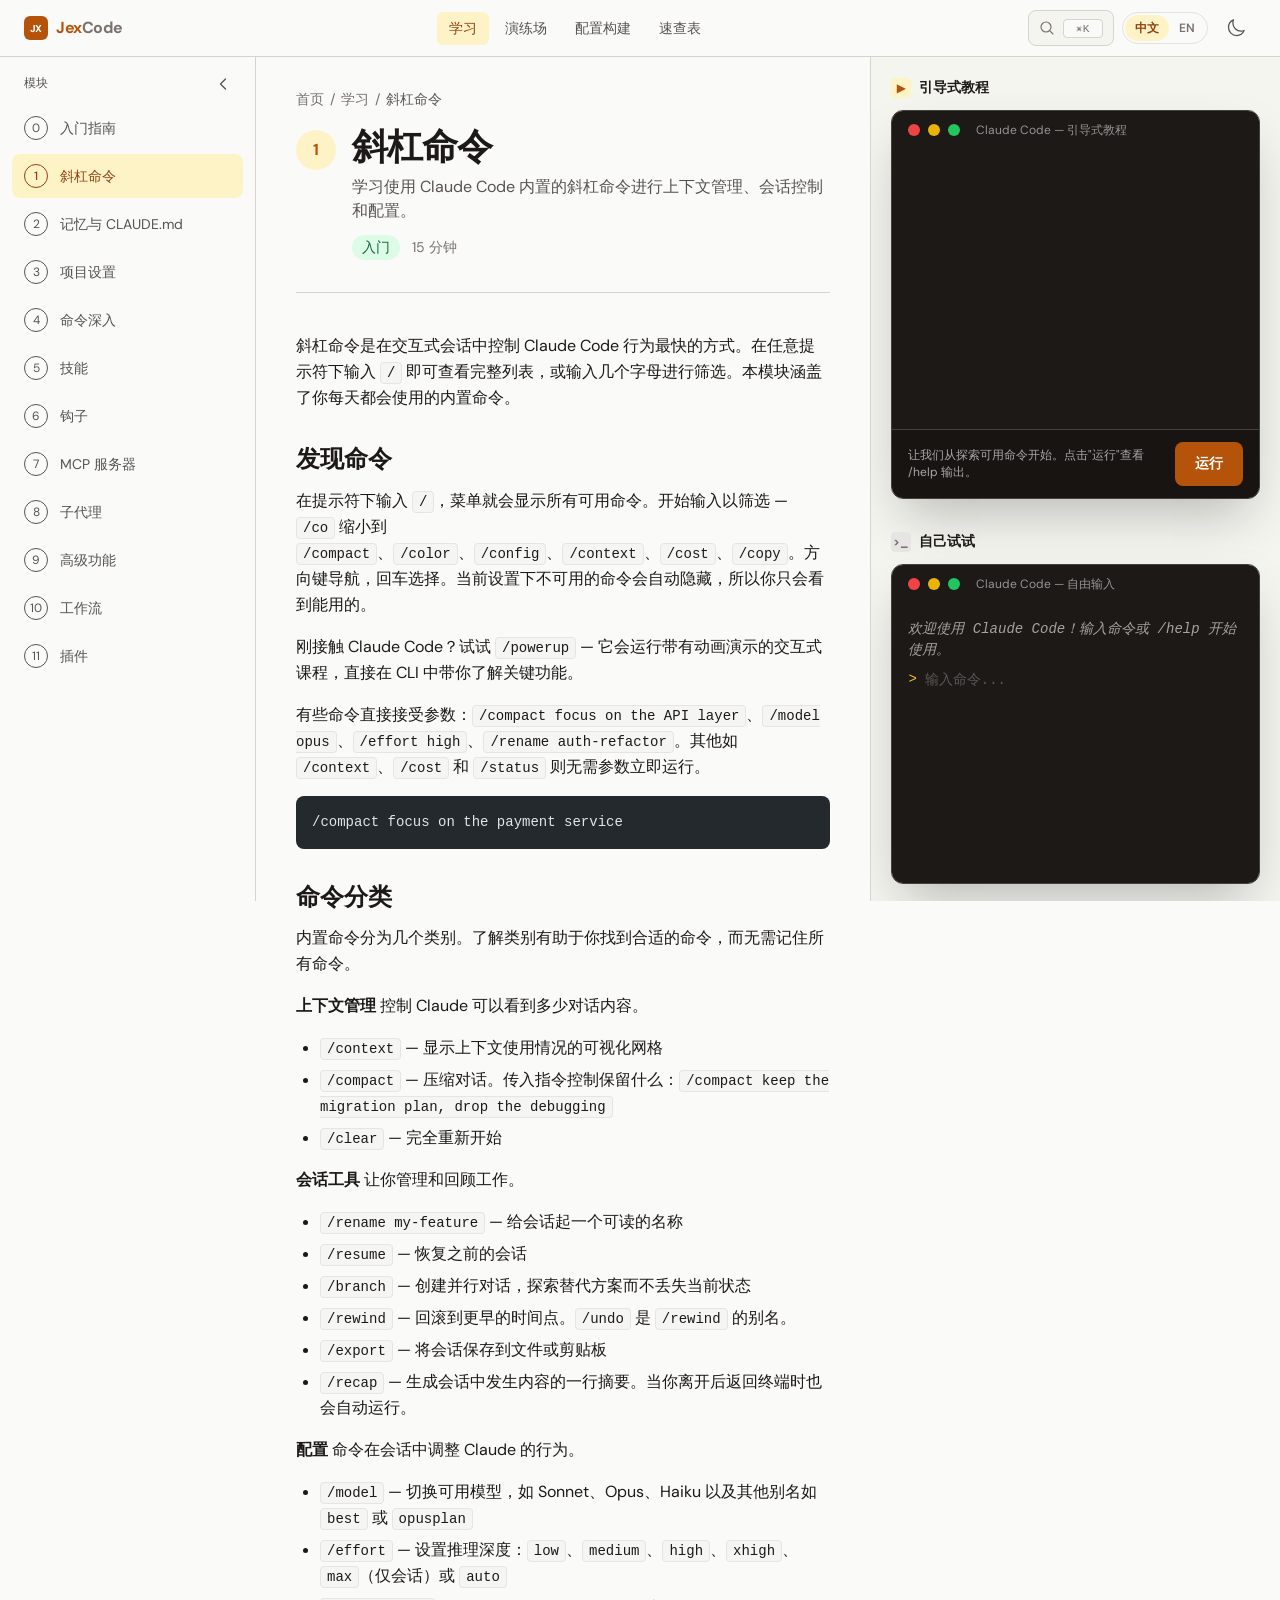
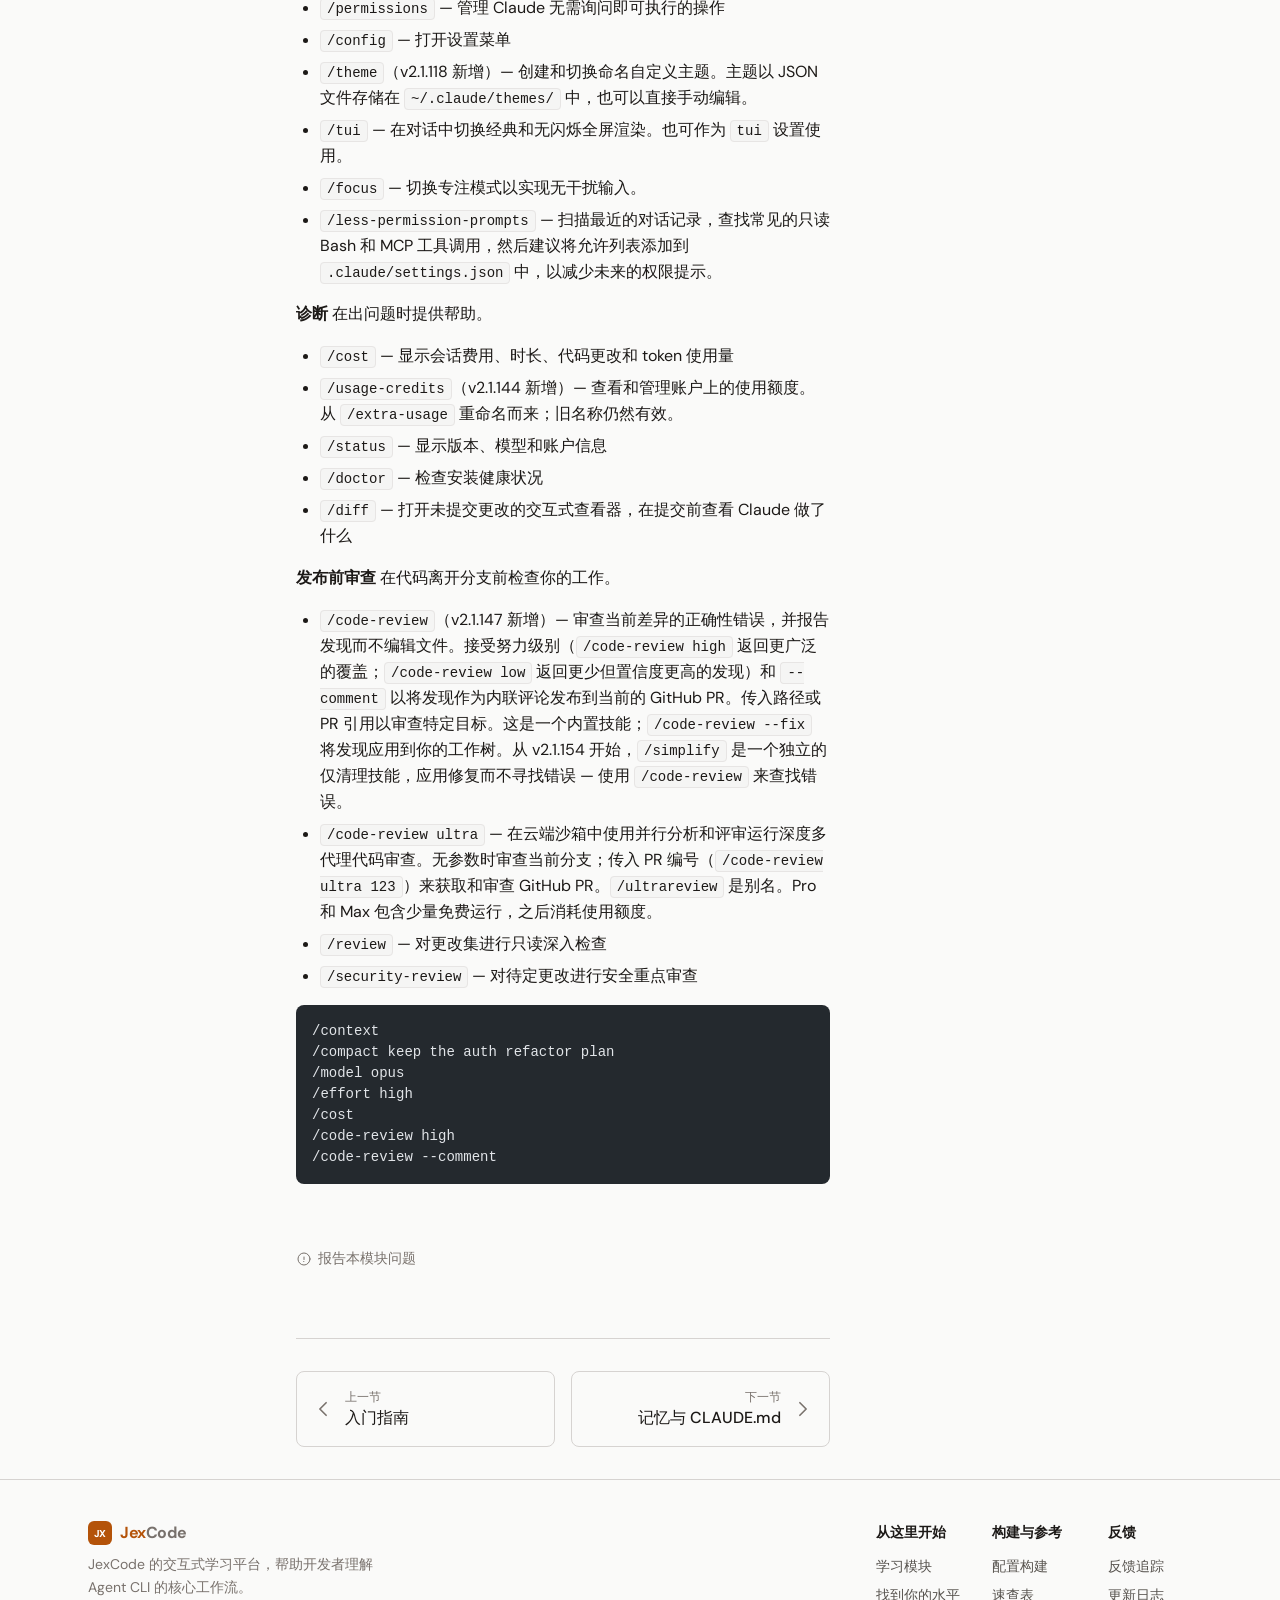
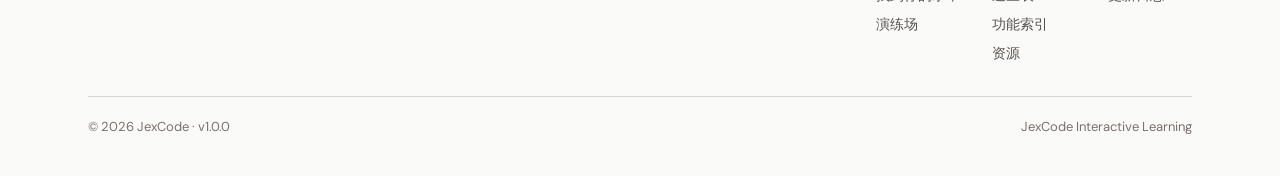
==== commit c4d74cce: "[optimize] 统一 JexCode 品牌标识与技术资料 [what] 重绘 JX 启动标识并同步官网、学习页、演示文稿及技术笔记 [why] 原有图标辨识度不足且技术资料分散，不利于品牌一致性" ====
--- a/demo-deepseek/index.html
+++ b/demo-deepseek/index.html
@@ -180,8 +180,9 @@
   border-radius: 6px;
   background: var(--color-brand);
   color: white;
-  font-size: 14px;
-  font-weight: 700;
+  font-size: 10px;
+  font-weight: 800;
+  letter-spacing: -0.06em;
 }
 .logo-brand { color: var(--color-brand); }
 html.dark .logo-brand { color: var(--color-brand-light); }
@@ -1187,8 +1188,8 @@
 <header class="header" aria-label="网站页眉">
   <div class="header-inner">
     <a href="/" class="logo">
-      <span class="logo-icon">P</span>
-      <span><span class="logo-brand">Pai</span><span class="logo-muted">CLI</span></span>
+      <span class="logo-icon">JX</span>
+      <span><span class="logo-brand">Jex</span><span class="logo-muted">Code</span></span>
     </a>
 
     <nav class="desktop-nav" aria-label="主导航">
@@ -1557,8 +1558,8 @@
     <div class="footer-top">
       <div class="footer-brand">
         <a href="/" style="display:inline-flex;align-items:center;gap:0.5rem;font-size:1rem;font-weight:700;letter-spacing:-0.025em;text-decoration:none;color:var(--color-text-primary);">
-          <span class="logo-icon">P</span>
-          <span><span class="logo-brand">Pai</span><span style="color:var(--color-text-muted);">CLI</span></span>
+          <span class="logo-icon">JX</span>
+          <span><span class="logo-brand">Jex</span><span style="color:var(--color-text-muted);">Code</span></span>
         </a>
         <p class="footer-brand-text">
           JexCode 的交互式学习平台，帮助开发者理解 Agent CLI 的核心工作流。
